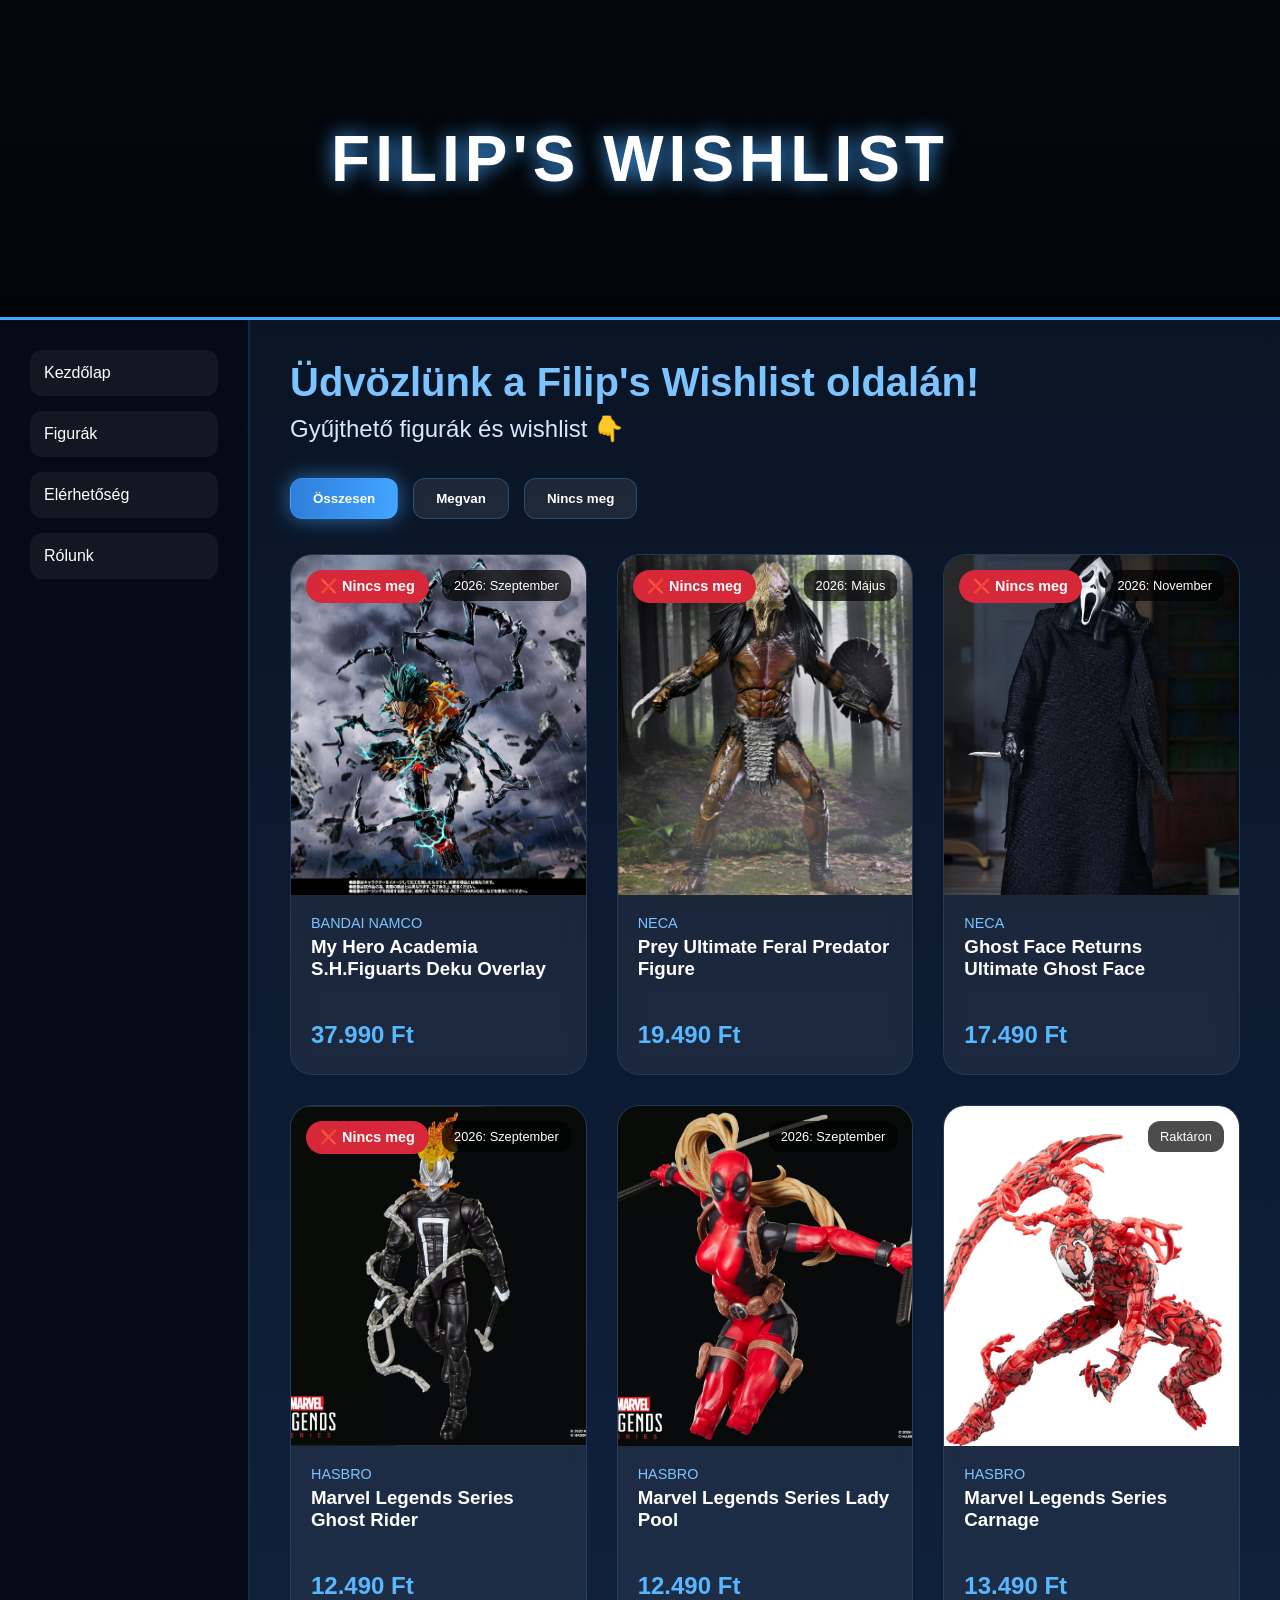
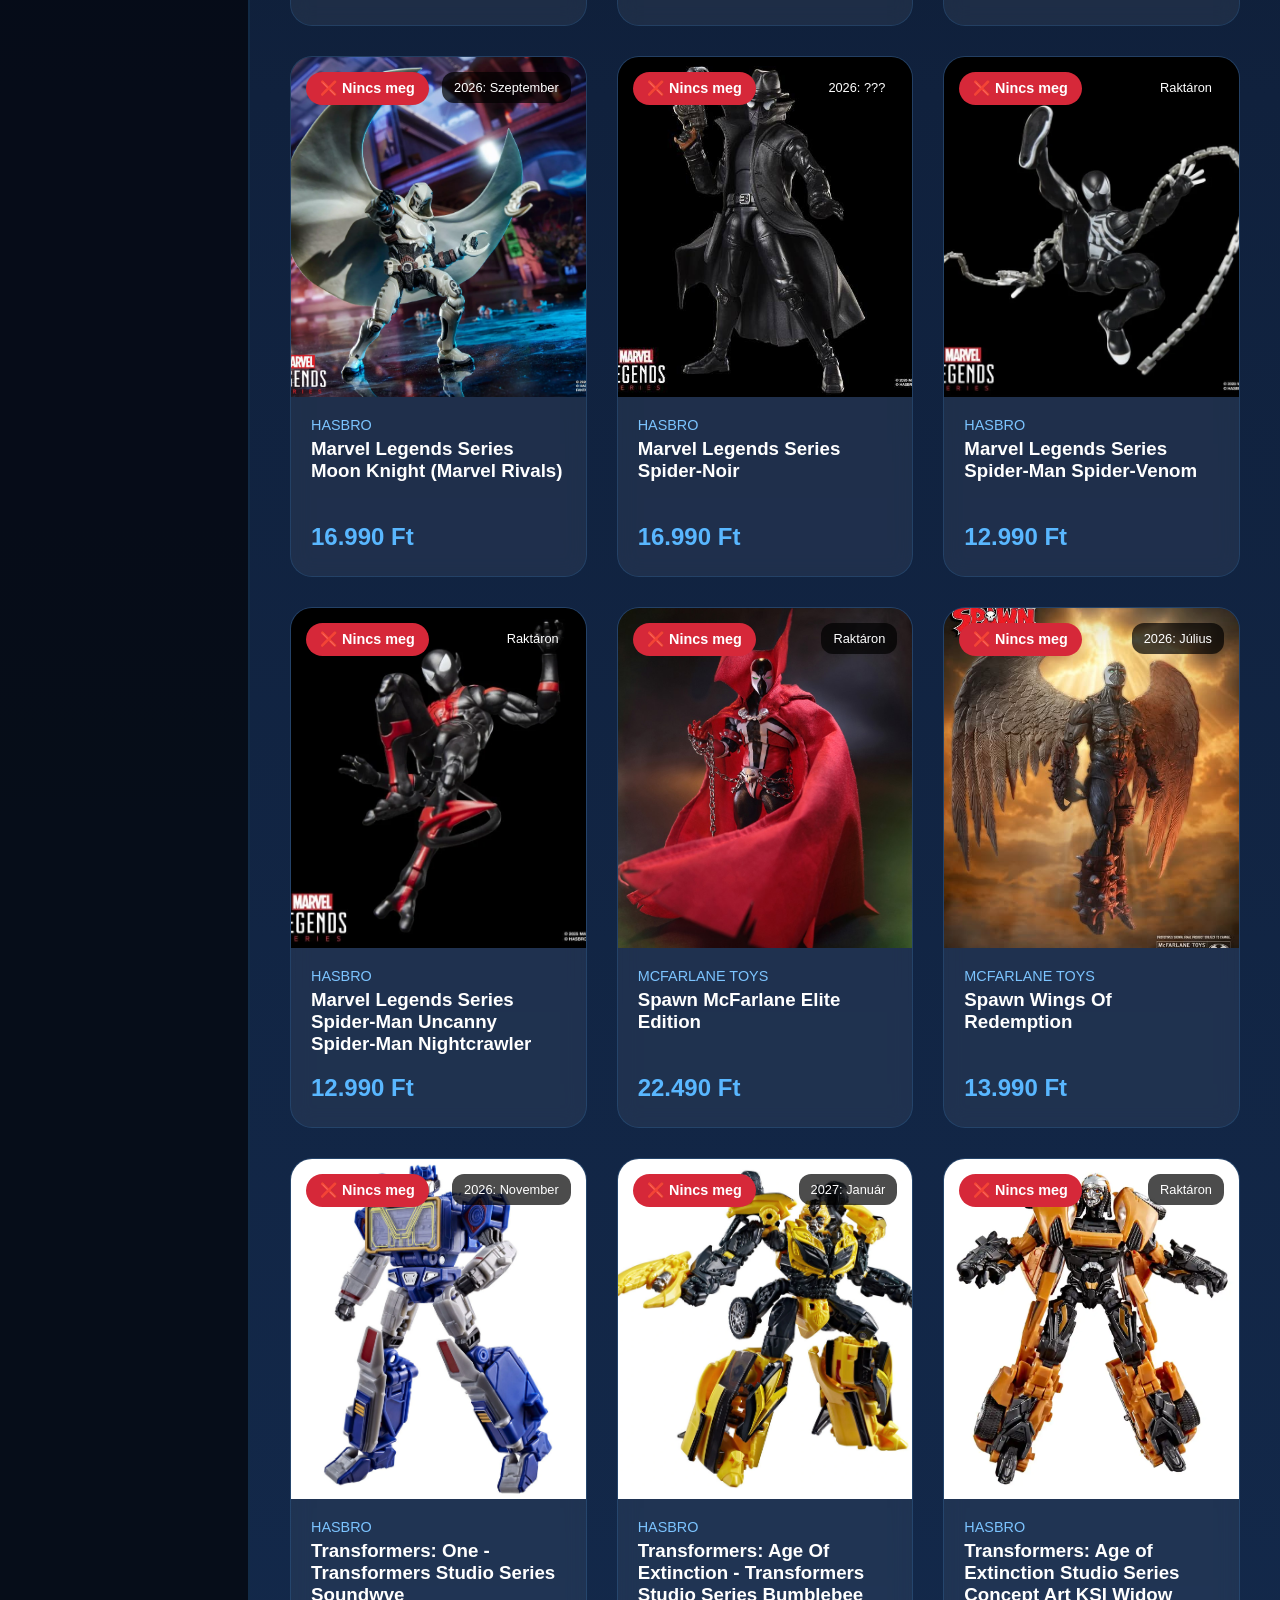
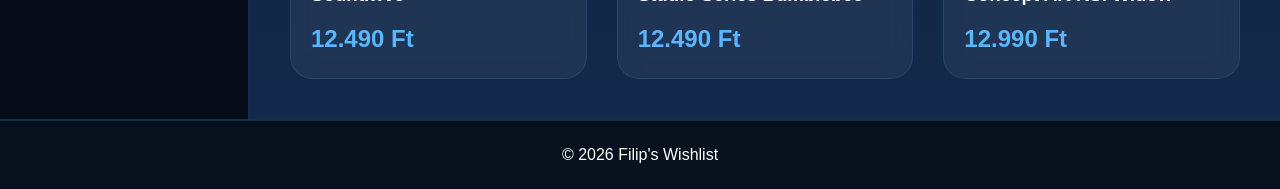
==== index.html @ 526ca149 "whislist" ====
<!DOCTYPE html>
<html lang="hu">

<head>

    <meta charset="UTF-8">

    <meta name="description"
    content="Filip figura tárháza, ahol a legmenőbb figurákat gyűjtöm össze!">

    <meta name="keywords"
    content="filip, figura, gyűjtemény, akciófigurák">

    <meta name="author"
    content="Ivády Barnabás">

    <meta name="viewport"
    content="width=device-width, initial-scale=1.0">

    <link rel="stylesheet" href="styles.css">

    <title>Filip's Wishlist</title>

</head>
<body>
<main>
    <header>

        <h1>Filip's Wishlist</h1>

    </header>
    <aside>
        <nav>
            <ul>
                <li>
                    <a href="index.html">Kezdőlap</a>
                </li>
                <li>
                    <a href="#figs">Figurák</a>
                </li>
                <li>
                    <a href="#">Elérhetőség</a>
                </li>
                <li>
                    <a href="#">Rólunk</a>
                </li>
            </ul>
        </nav>
    </aside>
    <article>
        <div class="fejléc">
            <h1>
                Üdvözlünk a Filip's Wishlist oldalán!
            </h1>
            <h2>
                Gyűjthető figurák és wishlist 👇
            </h2>
        </div>

        <!-- SZŰRŐK -->

        <div class="szurok">

            <button class="aktiv"
            onclick="szures('osszes', event)">
                Összesen
            </button>

            <button
            onclick="szures('megvan', event)">
                Megvan
            </button>

            <button
            onclick="szures('nincs', event)">
                Nincs meg
            </button>

        </div>

        <!-- KÁRTYÁK -->

        <div id="figs" class="kartyak">

            <div class="kartya"
            data-status="nincs"
            onclick="window.location.href='figura.html?id=deku'">
                <div class="status nincs"
                onclick="valtStatus(event, this)">
                    ❌ Nincs meg
                </div>
                <div class="date">
                    2026: Szeptember
                </div>
                <div class="kep">
                    <img class="elso"
                    src="kepek/carnagedeku.webp"
                    alt="Deku">
                    <img class="masodik"
                    src="kepek/carnagedeku2.webp"
                    alt="Deku alternate">

                </div>
                <p class="series">
                    Bandai Namco
                </p>
                <h3>
                    My Hero Academia S.H.Figuarts Deku Overlay
                </h3>
                <p class="ar">
                    37.990 Ft
                </p>
            </div>

            <div class="kartya"
            data-status="megvan"
            onclick="window.location.href='figura.html?id=preypredator'">
                <div class="status megvan"
                onclick="valtStatus(event, this)">
                    ✔ Megvan
                </div>
                <div class="date">
                    2026: Május
                </div>
                <div class="kep">
                    <img class="elso"
                    src="kepek/prey.webp"
                    alt="Predator">
                    <img class="masodik"
                    src="kepek/prey2.webp"
                    alt="Predator alternate">

                </div>
                <p class="series">
                    NECA
                </p>
                <h3>
                    Prey Ultimate Feral Predator Figure
                </h3>
                <p class="ar">
                    19.490 Ft
                </p>
            </div>

            <div class="kartya"
            data-status="nincs"
            onclick="window.location.href='figura.html?id=ghostface'">
                <div class="status nincs"
                onclick="valtStatus(event, this)">

                    ❌ Nincs meg

                </div>
                <div class="date">
                    2026: November
                </div>
                <div class="kep">
                    <img class="elso"
                    src="kepek/ultimateghostface.webp"
                    alt="Ghostface">
                    <img class="masodik"
                    src="kepek/ultimateghostface2.webp"
                    alt="Ghostface alternate">

                </div>
                <p class="series">
                    NECA
                </p>
                <h3>
                    Ghost Face Returns Ultimate Ghost Face
                </h3>
                <p class="ar">
                    17.490 Ft
                </p>
            </div>

            <div class="kartya"
            data-status="nincs"
            onclick="window.location.href='figura.html?id=ghostrider'">
                <div class="status nincs"
                onclick="valtStatus(event, this)">

                    ❌ Nincs meg

                </div>
                <div class="date">
                    2026: Szeptember
                </div>
                <div class="kep">
                    <img class="elso"
                    src="kepek/ghostrider.webp"
                    alt="Ghost Rider">

                    <img class="masodik"
                    src="kepek/ghostrider2.webp"
                    alt="Ghost Rider alternate">

                </div>
                <p class="series">
                    Hasbro
                </p>
                <h3>
                    Marvel Legends Series Ghost Rider
                </h3>
                <p class="ar">
                    12.490 Ft
                </p>
            </div>

            <div class="kartya"
            data-status="nincs"
            onclick="window.location.href='figura.html?id=ladypool'">
                <div class="status nincs"
                onclick="valtStatus(event, this)">

                    ❌ Nincs meg

                </div>
                <div class="date">
                    2026: Szeptember
                </div>
                <div class="kep">
                    <img class="elso"
                    src="kepek/ladypool.webp"
                    alt="Lady Pool">

                    <img class="masodik"
                    src="kepek/ladypool2.webp"
                    alt="Lady Pool alternate">

                </div>
                <p class="series">
                    Hasbro
                </p>
                <h3>
                    Marvel Legends Series Lady Pool
                </h3>
                <p class="ar">
                    12.490 Ft
                </p>
            </div>

            <div class="kartya"
            data-status="nincs"
            onclick="window.location.href='figura.html?id=carnage'">
                <div class="status nincs"
                onclick="valtStatus(event, this)">

                    ❌ Nincs meg

                </div>
                <div class="date">
                    Raktáron
                </div>
                <div class="kep">
                    <img class="elso"
                    src="kepek/carnage.webp"
                    alt="Carnage">

                    <img class="masodik"
                    src="kepek/carnage2.webp"
                    alt="Carnage alternate">

                </div>
                <p class="series">
                    Hasbro
                </p>
                <h3>
                    Marvel Legends Series Carnage
                </h3>
                <p class="ar">
                    13.490 Ft
                </p>
            </div>

            <div class="kartya"
            data-status="nincs"
            onclick="window.location.href='figura.html?id=moonknight'">
                <div class="status nincs"
                onclick="valtStatus(event, this)">

                    ❌ Nincs meg

                </div>
                <div class="date">
                    2026: Szeptember
                </div>
                <div class="kep">
                    <img class="elso"
                    src="kepek/MK.webp"
                    alt="Moon Knight">

                    <img class="masodik"
                    src="kepek/MK2.webp"
                    alt="Moon Knight alternate">

                </div>
                <p class="series">
                    Hasbro
                </p>
                <h3>
                    Marvel Legends Series Moon Knight (Marvel Rivals)
                </h3>
                <p class="ar">
                    16.990 Ft
                </p>
            </div>

            <div class="kartya"
            data-status="nincs"
            onclick="window.location.href='figura.html?id=spidernoir'">
                <div class="status nincs"
                onclick="valtStatus(event, this)">

                    ❌ Nincs meg

                </div>
                <div class="date">
                    2026: ???
                </div>
                <div class="kep">
                    <img class="elso"
                    src="kepek/spidernoir.webp"
                    alt="Spider-Noir">

                    <img class="masodik"
                    src="kepek/spidernoir2.webp"
                    alt="Spider-Noir alternate">

                </div>
                <p class="series">
                    Hasbro
                </p>
                <h3>
                    Marvel Legends Series Spider-Noir
                </h3>
                <p class="ar">
                    16.990 Ft
                </p>
            </div>

            <div class="kartya"
            data-status="nincs"
            onclick="window.location.href='figura.html?id=spidervenom'">
                <div class="status nincs"
                onclick="valtStatus(event, this)">

                    ❌ Nincs meg

                </div>
                <div class="date">
                    Raktáron
                </div>
                <div class="kep">
                    <img class="elso"
                    src="kepek/spidervenom.webp"
                    alt="Spider-Venom">

                    <img class="masodik"
                    src="kepek/spidervenom2.webp"
                    alt="Spider-Venom alternate">

                </div>
                <p class="series">
                    Hasbro
                </p>
                <h3>
                    Marvel Legends Series Spider-Man Spider-Venom
                </h3>
                <p class="ar">
                    12.990 Ft
                </p>
            </div>

            <div class="kartya"
            data-status="megvan"
            onclick="window.location.href='figura.html?id=nightcrawler'">
                <div class="status megvan"
                onclick="valtStatus(event, this)">
                    ✔ Megvan
                </div>
                <div class="date">
                    Raktáron
                </div>
                <div class="kep">
                    <img class="elso"
                    src="kepek/nightcrawler.webp"
                    alt="Nightcrawler">

                    <img class="masodik"
                    src="kepek/nightcrawler2.webp"
                    alt="Nightcrawler alternate">

                </div>
                <p class="series">
                    Hasbro
                </p>
                <h3>
                    Marvel Legends Series Spider-Man Uncanny Spider-Man Nightcrawler
                </h3>
                <p class="ar">
                    12.990 Ft
                </p>
            </div>
            
            <div class="kartya"
            data-status="megvan"
            onclick="window.location.href='figura.html?id=classicspawn'">
                <div class="status megvan"
                onclick="valtStatus(event, this)">
                    ✔ Megvan
                </div>
                <div class="date">
                    Raktáron
                </div>
                <div class="kep">
                    <img class="elso"
                    src="kepek/classicspawn.webp"
                    alt="Spawn">
                    <img class="masodik"
                    src="kepek/classicspawn2.webp"
                    alt="Spawn alternate">
                </div>
                <p class="series">
                    McFarlane Toys
                </p>
                <h3>
                    Spawn McFarlane Elite Edition
                </h3>
                <p class="ar">
                    22.490 Ft
                </p>
            </div>

            <div class="kartya"
            data-status="nincs"
            onclick="window.location.href='figura.html?id=spawn'">
                <div class="status nincs"
                onclick="valtStatus(event, this)">

                    ❌ Nincs meg

                </div>
                <div class="date">
                    2026: Július
                </div>
                <div class="kep">
                    <img class="elso"
                    src="kepek/redemptionspawn.webp"
                    alt="Spawn">
                    <img class="masodik"
                    src="kepek/redemptionspawn2.webp"
                    alt="Spawn alternate">
                </div>
                <p class="series">
                    McFarlane Toys
                </p>
                <h3>
                    Spawn Wings Of Redemption
                </h3>
                <p class="ar">
                    13.990 Ft
                </p>
            </div>

            <div class="kartya"
            data-status="nincs"
            onclick="window.location.href='figura.html?id=soundwaveone'">
                <div class="status nincs"
                onclick="valtStatus(event, this)">

                    ❌ Nincs meg

                </div>
                <div class="date">
                    2026: November
                </div>
                <div class="kep">
                    <img class="elso"
                    src="kepek/soundwaveone.webp"
                    alt="Soundwave">
                    <img class="masodik"
                    src="kepek/soundwaveone2.webp"
                    alt="Soundwave alternate">
                </div>
                <p class="series">
                    Hasbro
                </p>
                <h3>
                    Transformers: One - Transformers Studio Series Soundwve
                </h3>
                <p class="ar">
                    12.490 Ft
                </p>
            </div>

            <div class="kartya"
            data-status="nincs"
            onclick="window.location.href='figura.html?id=bumblebee4'">
                <div class="status nincs"
                onclick="valtStatus(event, this)">

                    ❌ Nincs meg

                </div>
                <div class="date">
                    2027: Január
                </div>
                <div class="kep">
                    <img class="elso"
                    src="kepek/bumblebee4.webp"
                    alt="Bumblebee">
                    <img class="masodik"
                    src="kepek/bumblebee42.webp"
                    alt="Bumblebee alternate">
                </div>
                <p class="series">
                    Hasbro
                </p>
                <h3>
                    Transformers: Age Of Extinction - Transformers Studio Series Bumblebee
                </h3>
                <p class="ar">
                    12.490 Ft
                </p>
            </div>

            <div class="kartya"
            data-status="megvan"
            onclick="window.location.href='figura.html?id=ksi'">
                <div class="status megvan"
                onclick="valtStatus(event, this)">

                    ✔ Megvan

                </div>
                <div class="date">
                    Raktáron
                </div>
                <div class="kep">
                    <img class="elso"
                    src="kepek/ksiconcept.webp"
                    alt="ksiconcept">
                    <img class="masodik"
                    src="kepek/ksiconcept2.webp"
                    alt="ksiconcept alternate">
                </div>
                <p class="series">
                    Hasbro
                </p>
                <h3>
                    Transformers: Age of Extinction Studio Series Concept Art KSI Widow
                </h3>
                <p class="ar">
                    12.990 Ft
                </p>
            </div>
        </div>
    </article>

    <footer>
        <p>
            © 2026 Filip's Wishlist
        </p>
    </footer>

</main>

<script>

/* ===== BETÖLTÉS ===== */

window.onload = function(){

    const kartyak =
    document.querySelectorAll(".kartya");

    kartyak.forEach((kartya, index) => {

        const mentettStatus =
        localStorage.getItem("kartya_" + index);

        const statusElem =
        kartya.querySelector(".status");

        if(mentettStatus === "megvan"){

            kartya.dataset.status = "megvan";

            statusElem.classList.remove("nincs");

            statusElem.classList.add("megvan");

            statusElem.innerHTML = "✔ Megvan";

        }

        else{

            kartya.dataset.status = "nincs";

            statusElem.classList.remove("megvan");

            statusElem.classList.add("nincs");

            statusElem.innerHTML = "❌ Nincs meg";

        }

    });

};

/* ===== SZŰRÉS ===== */

function szures(kategoria, event){

    const kartyak =
    document.querySelectorAll(".kartya");

    const gombok =
    document.querySelectorAll(".szurok button");

    gombok.forEach(gomb => {

        gomb.classList.remove("aktiv");

    });

    event.target.classList.add("aktiv");

    kartyak.forEach(kartya => {

        if(kategoria === "osszes"){

            kartya.style.display = "block";

        }

        else if(
        kartya.dataset.status === kategoria){

            kartya.style.display = "block";

        }

        else{

            kartya.style.display = "none";

        }

    });

}

/* ===== STÁTUSZ VÁLTÁS ===== */

function valtStatus(event, elem){

    event.stopPropagation();

    const kartya =
    elem.parentElement;

    const kartyak =
    document.querySelectorAll(".kartya");

    const index =
    Array.from(kartyak).indexOf(kartya);

    if(elem.classList.contains("nincs")){

        elem.classList.remove("nincs");

        elem.classList.add("megvan");

        elem.innerHTML = "✔ Megvan";

        kartya.dataset.status = "megvan";

        localStorage.setItem(
        "kartya_" + index,
        "megvan");

    }

    else{

        elem.classList.remove("megvan");

        elem.classList.add("nincs");

        elem.innerHTML = "❌ Nincs meg";

        kartya.dataset.status = "nincs";

        localStorage.setItem(
        "kartya_" + index,
        "nincs");

    }

}

</script>
</body>
</html>
---- styles.css ----
/* ===== ALAP ===== */

*{
    margin: 0;
    padding: 0;
    box-sizing: border-box;
}

html{
    scroll-behavior: smooth;
}

body{

    font-family: 'Segoe UI', Tahoma, Geneva, Verdana, sans-serif;

    background:
    linear-gradient(
    180deg,
    #08111f,
    #10213d,
    #13294b);

    color: white;

    min-height: 100vh;
}

/* ===== LAYOUT ===== */

main{

    display: grid;

    grid-template-columns: 250px 1fr;

    grid-template-areas:
    "header header"
    "aside article"
    "footer footer";
}

/* ===== HEADER ===== */

header{

    grid-area: header;

    height: 320px;

    background:
    linear-gradient(
    rgba(0,0,0,0.6),
    rgba(0,0,0,0.8)),

    url("kepek/banner.jpg");

    background-size: cover;

    background-position: center;

    display: flex;

    justify-content: center;

    align-items: center;

    border-bottom: 3px solid #42a5ff;
}

header h1{

    font-size: 4rem;

    text-transform: uppercase;

    letter-spacing: 5px;

    text-shadow: 0 0 20px #42a5ff;
}

/* ===== ASIDE ===== */

aside{

    grid-area: aside;

    background: rgba(5,10,20,0.9);

    padding: 30px;

    min-height: 100vh;

    border-right:
    2px solid rgba(66,165,255,0.2);
}

nav ul{
    list-style: none;
}

nav li{
    margin-bottom: 15px;
}

nav a{

    display: block;

    text-decoration: none;

    color: white;

    padding: 14px;

    border-radius: 12px;

    background: rgba(255,255,255,0.05);

    transition: 0.3s;
}

nav a:hover{

    background: #2f7edb;

    transform: translateX(5px);

    box-shadow:
    0 0 15px rgba(66,165,255,0.5);
}

/* ===== ARTICLE ===== */

article{

    grid-area: article;

    padding: 40px;
}

/* ===== FEJLÉC ===== */

.fejléc h1{

    font-size: 2.5rem;

    margin-bottom: 10px;

    color: #7cc4ff;
}

.fejléc h2{

    font-weight: normal;

    color: #d6e8ff;
}

/* ===== SZŰRŐK ===== */

.szurok{

    display: flex;

    gap: 15px;

    margin: 35px 0;

    flex-wrap: wrap;
}

.szurok button{

    padding: 12px 22px;

    border: none;

    border-radius: 12px;

    background: rgba(255,255,255,0.08);

    color: white;

    font-weight: bold;

    cursor: pointer;

    transition: 0.3s;

    border:
    1px solid rgba(66,165,255,0.3);
}

.szurok button:hover{

    background: #2f7edb;

    transform: translateY(-3px);

    box-shadow:
    0 0 15px rgba(66,165,255,0.5);
}

.szurok .aktiv{

    background:
    linear-gradient(
    90deg,
    #2f7edb,
    #42a5ff);

    box-shadow:
    0 0 20px rgba(66,165,255,0.6);
}

/* ===== KÁRTYÁK ===== */

.kartyak{

    display: grid;

    grid-template-columns:
    repeat(auto-fit,minmax(280px,1fr));

    gap: 30px;
}

.kartya{

    background:
    rgba(255,255,255,0.06);

    border-radius: 22px;

    overflow: hidden;

    position: relative;

    cursor: pointer;

    transition: 0.4s;

    border:
    1px solid rgba(66,165,255,0.15);

    backdrop-filter: blur(10px);
}

.kartya:hover{

    transform: translateY(-10px);

    box-shadow:
    0 0 30px rgba(66,165,255,0.45);
}

/* ===== STÁTUSZ ===== */

.status{

    position: absolute;

    top: 15px;

    left: 15px;

    z-index: 5;

    padding: 8px 14px;

    border-radius: 30px;

    font-size: 0.9rem;

    font-weight: bold;
    cursor: pointer;

    transition: 0.3s;
}
.status:hover{

    transform: scale(1.08);

    box-shadow:
    0 0 15px rgba(255,255,255,0.3);
}

.megvan{

    background: #18b95b;
}

.nincs{

    background: #d62839;
}

/* ===== DÁTUM ===== */

.date{

    position: absolute;

    top: 15px;

    right: 15px;

    z-index: 5;

    background: rgba(0,0,0,0.7);

    padding: 8px 12px;

    border-radius: 12px;

    font-size: 0.8rem;
}

/* ===== KÉPEK ===== */

.kep{

    position: relative;

    height: 340px;

    overflow: hidden;
}

.kep img{

    position: absolute;

    width: 100%;

    height: 100%;

    object-fit: cover;

    transition: opacity 0.5s;
}

.masodik{
    opacity: 0;
}

.kep:hover .masodik{
    opacity: 1;
}

.kep:hover .elso{
    opacity: 0;
}

/* ===== SZÖVEGEK ===== */

.series{

    padding:
    20px 20px 5px;

    color: #7cc4ff;

    font-size: 0.9rem;

    text-transform: uppercase;
}

.kartya h3{

    padding: 0 20px;

    min-height: 70px;

    margin-bottom: 15px;
}

.ar{

    padding:
    0 20px 25px;

    color: #59b7ff;

    font-size: 1.5rem;

    font-weight: bold;
}

/* ===== FOOTER ===== */

footer{

    grid-area: footer;

    text-align: center;

    padding: 25px;

    background: #07111d;

    border-top:
    2px solid rgba(66,165,255,0.2);
}

/* ===== FIGURA ADATLAP ===== */

.adatlap{

    display: grid;

    grid-template-columns: 500px 1fr;

    gap: 50px;

    padding: 50px;
}

.adatlap-kep img{

    width: 100%;

    border-radius: 25px;

    box-shadow:
    0 0 30px rgba(66,165,255,0.4);
}

.adatlap-info h1{

    font-size: 3rem;

    margin-bottom: 20px;

    color: #7cc4ff;
}

.gyarto{

    color: #6fb9ff;

    font-size: 1.2rem;

    margin-bottom: 20px;
}

.adatok{

    display: flex;

    flex-direction: column;

    gap: 10px;

    margin-top: 20px;
}

.leiras{

    margin-top: 35px;
}

.leiras p{

    margin-top: 10px;

    line-height: 1.8;
}

.boltok{

    margin-top: 40px;
}

.boltok a{

    display: inline-block;

    margin-right: 15px;

    margin-top: 10px;

    padding: 12px 20px;

    border-radius: 12px;

    text-decoration: none;

    color: white;

    background:
    linear-gradient(
    90deg,
    #2f7edb,
    #42a5ff);

    transition: 0.3s;
}

.boltok a:hover{

    transform: scale(1.05);

    box-shadow:
    0 0 20px rgba(66,165,255,0.5);
}

/* ===== RESZPONZÍV ===== */

@media(max-width: 900px){

    main{

        grid-template-columns: 1fr;

        grid-template-areas:
        "header"
        "aside"
        "article"
        "footer";
    }

    aside{

        min-height: auto;
    }

    nav ul{

        display: flex;

        flex-wrap: wrap;

        gap: 10px;
    }

    header h1{

        font-size: 2.5rem;

        text-align: center;
    }

    article{

        padding: 20px;
    }

    .adatlap{

        grid-template-columns: 1fr;

        padding: 20px;
    }

    .adatlap-info h1{

        font-size: 2rem;
    }
}
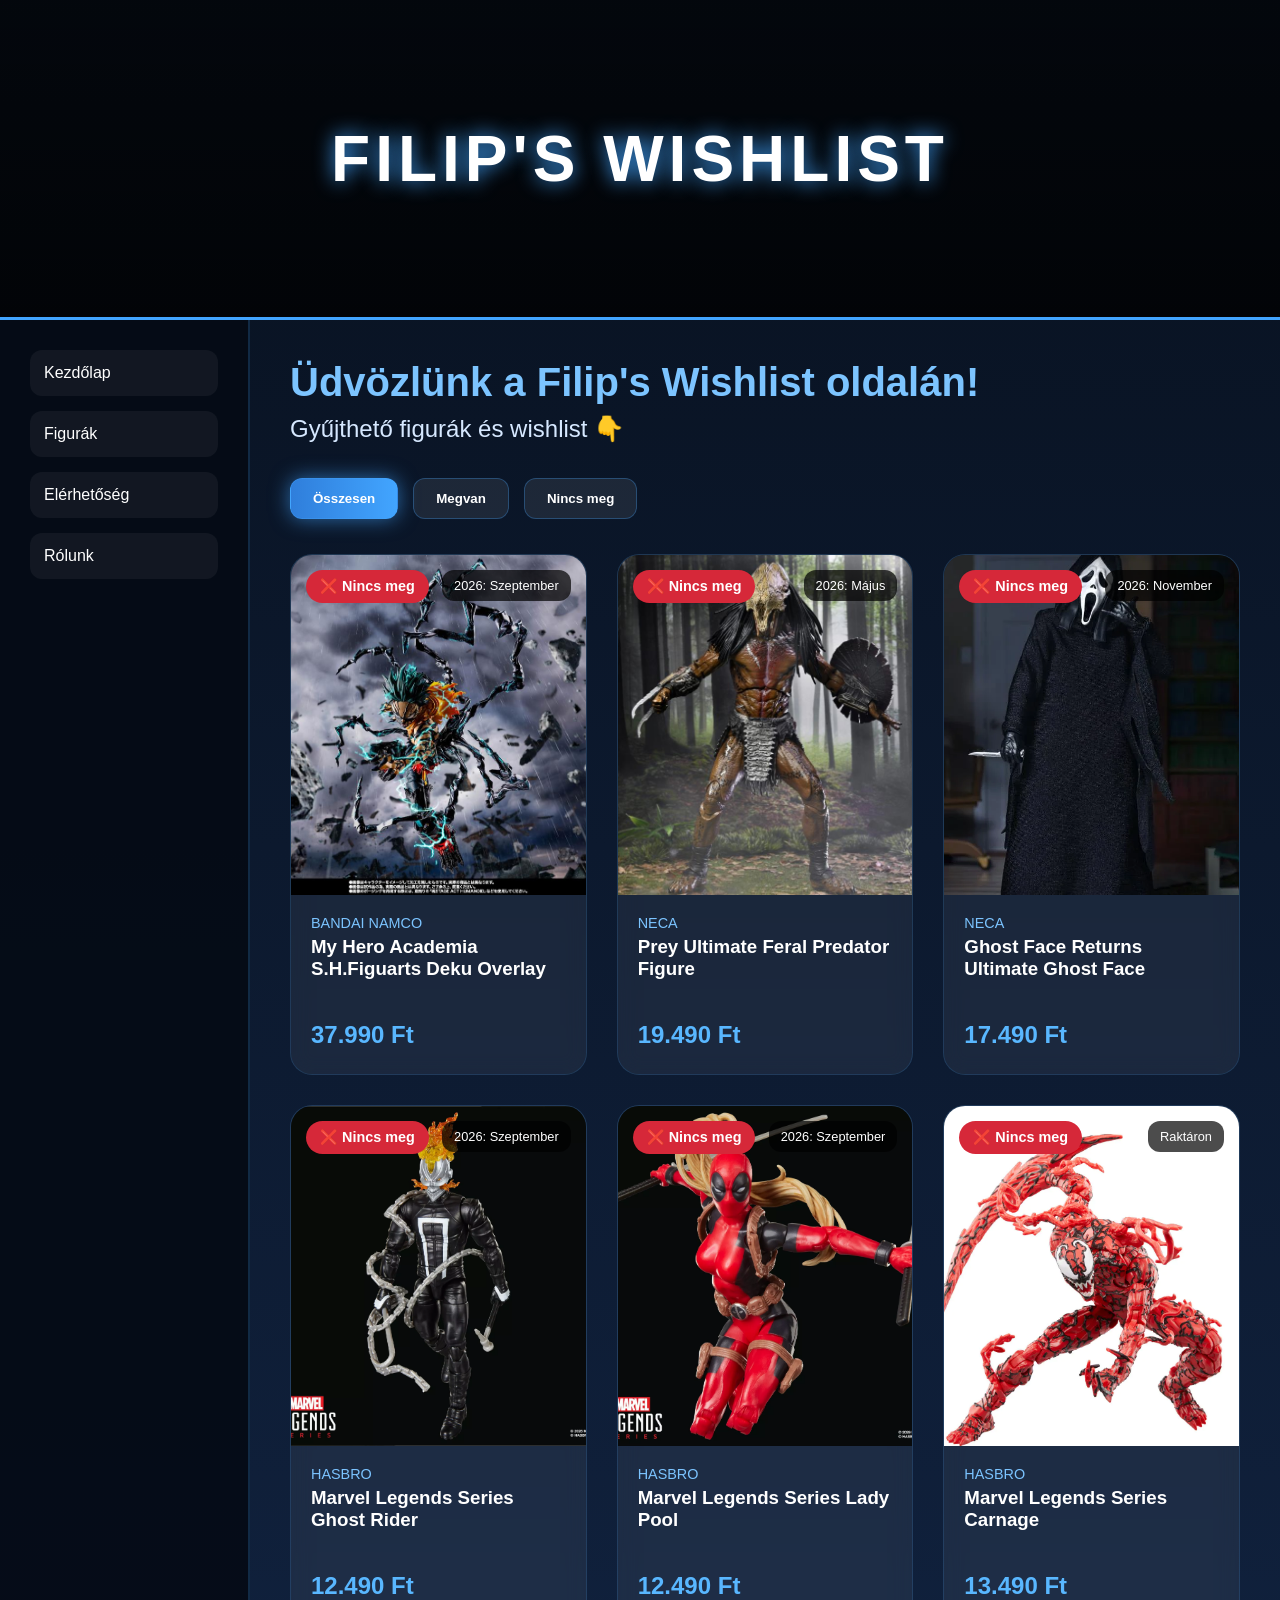
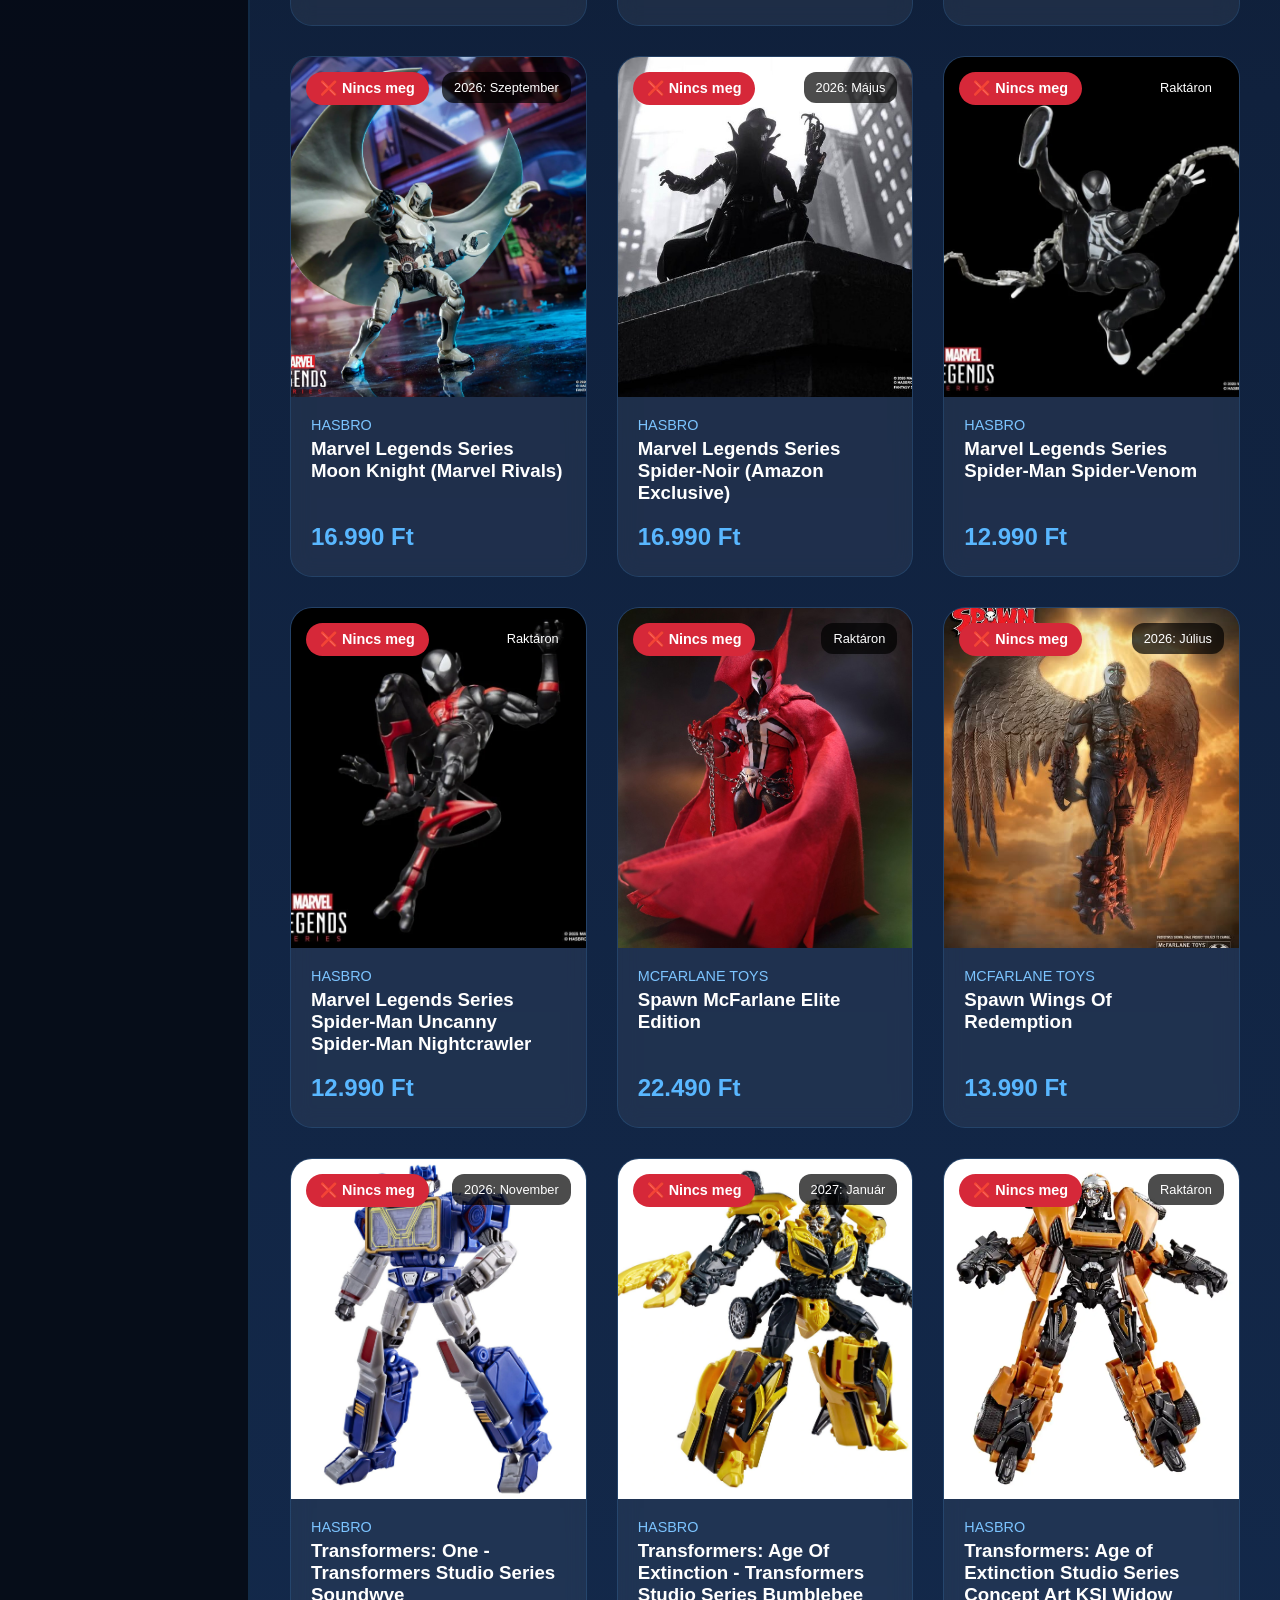
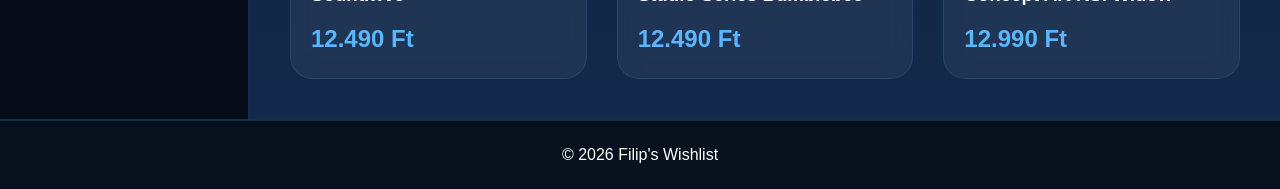
==== commit 338d4292: "spidernoir" ====
--- a/index.html
+++ b/index.html
@@ -316,7 +316,7 @@
 
                 </div>
                 <div class="date">
-                    2026: ???
+                    2026: Május
                 </div>
                 <div class="kep">
                     <img class="elso"
@@ -332,7 +332,7 @@
                     Hasbro
                 </p>
                 <h3>
-                    Marvel Legends Series Spider-Noir
+                    Marvel Legends Series Spider-Noir (Amazon Exclusive)
                 </h3>
                 <p class="ar">
                     16.990 Ft
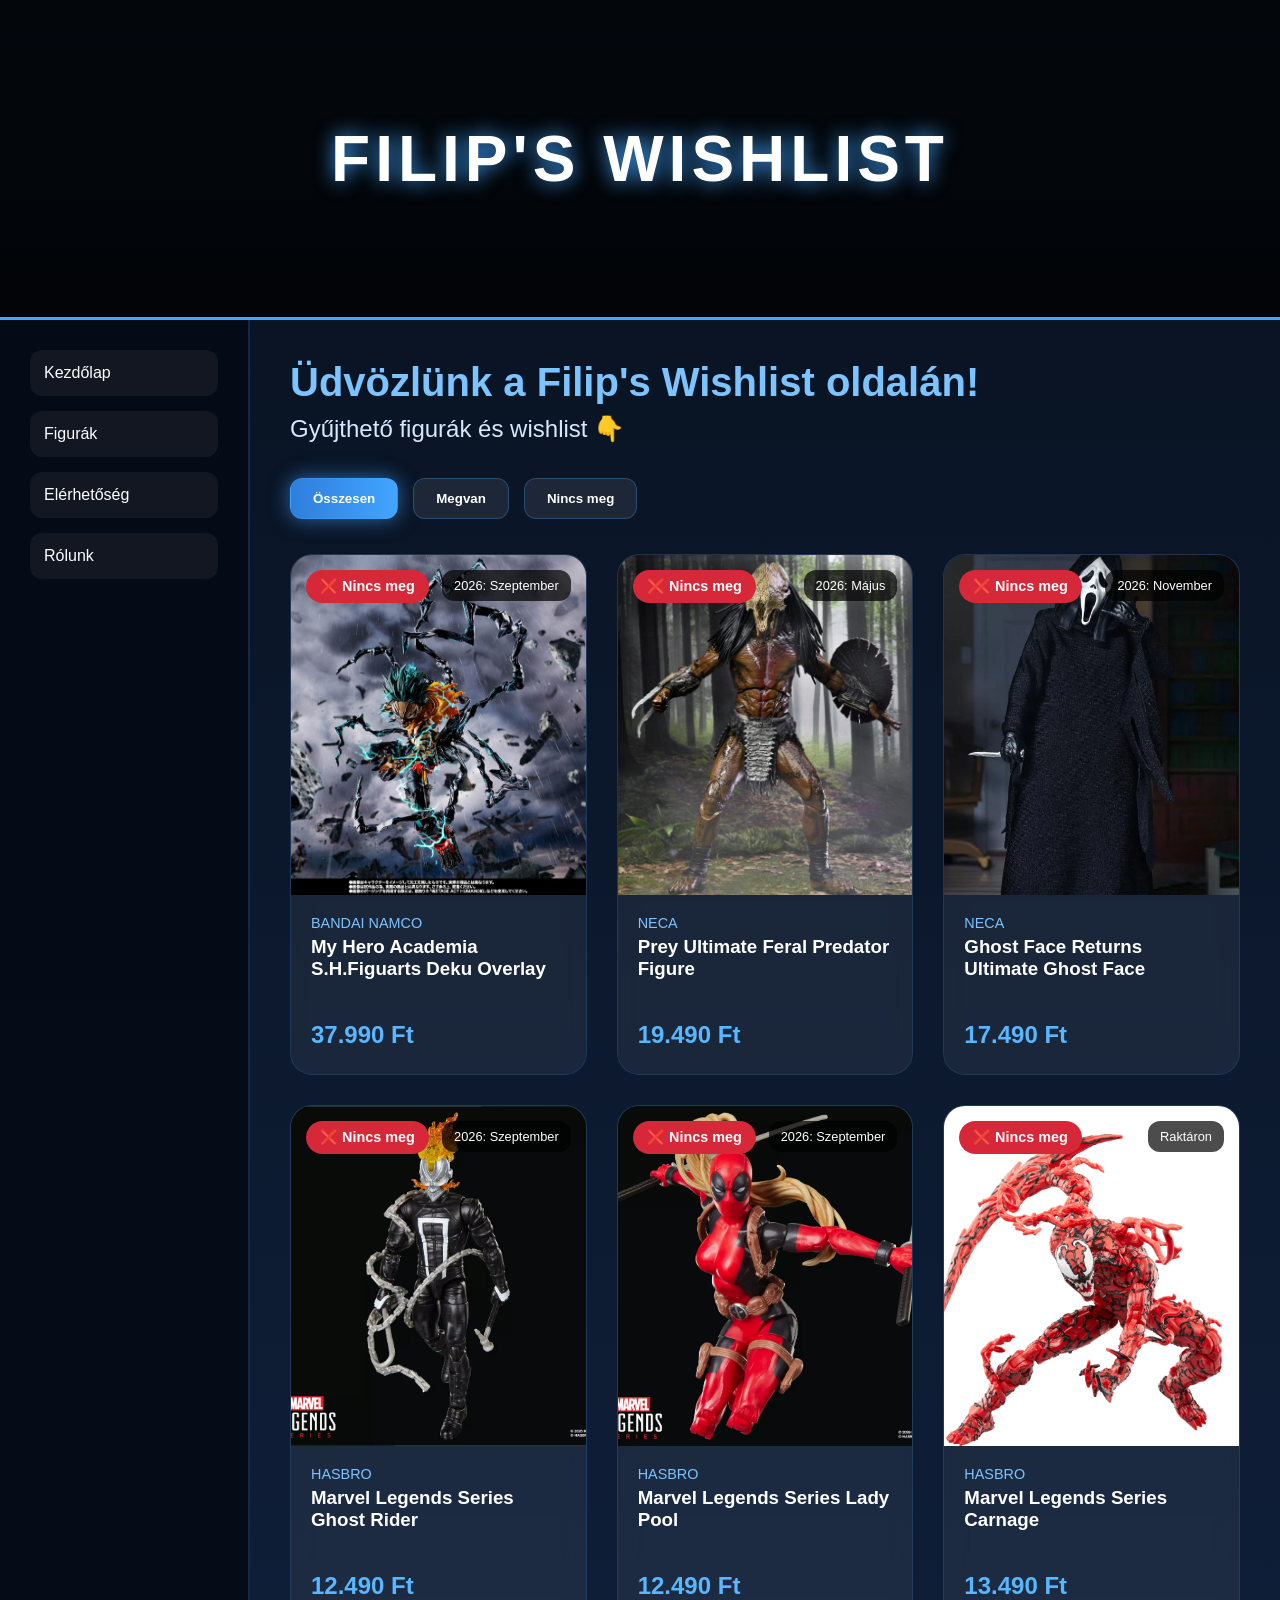
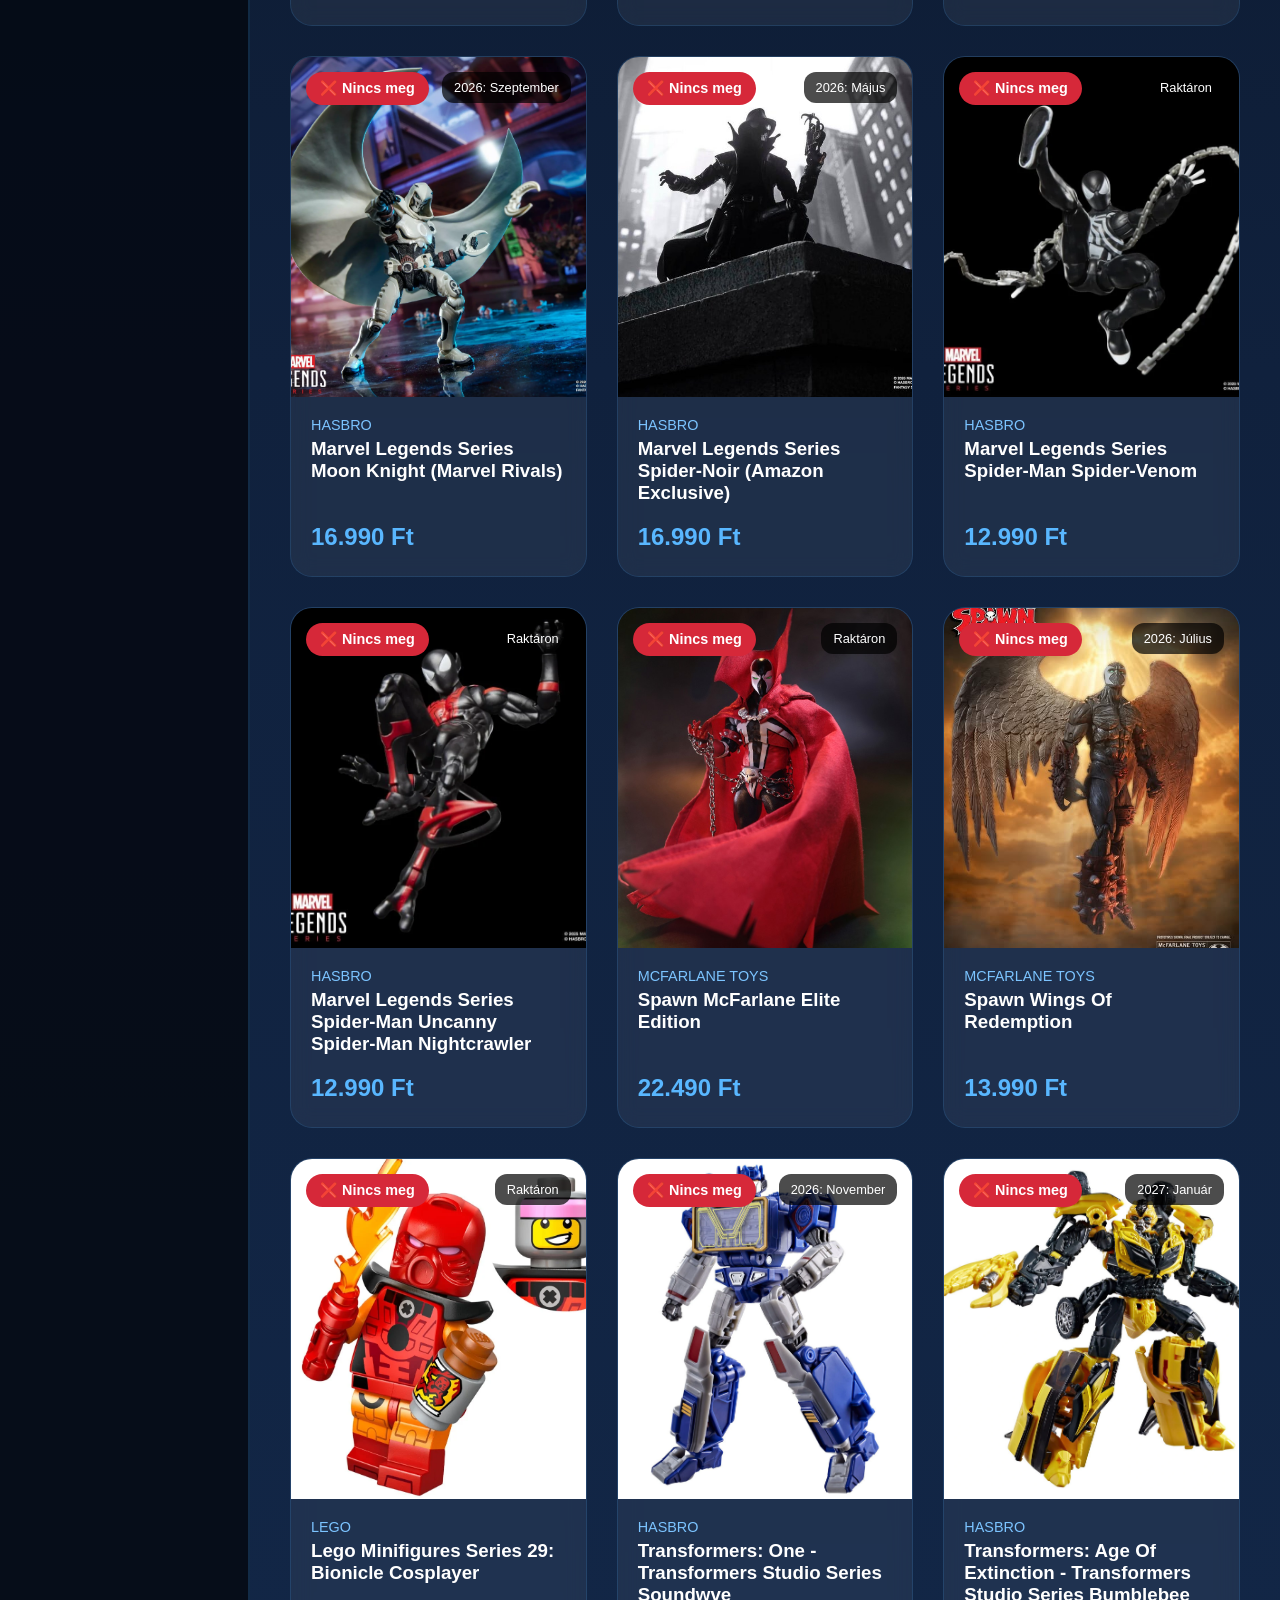
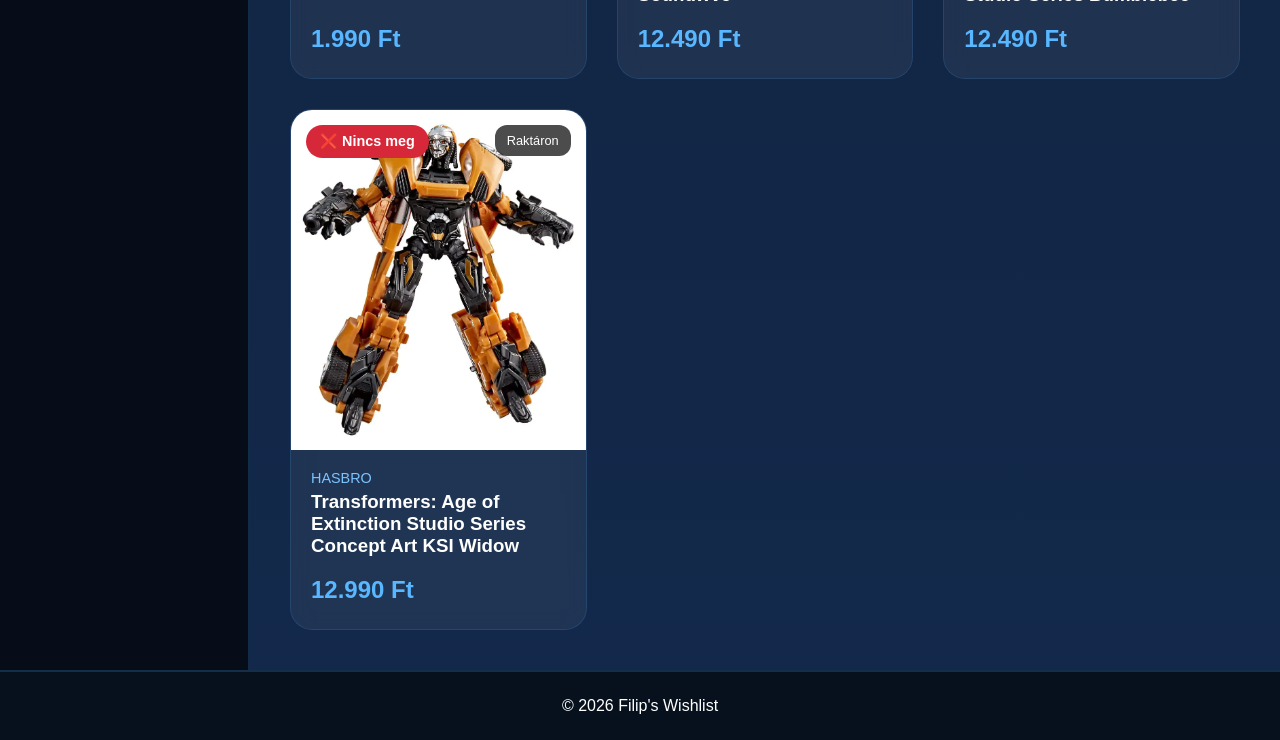
==== commit 87da46f5: "TAHU" ====
--- a/index.html
+++ b/index.html
@@ -464,6 +464,37 @@
             </div>
 
             <div class="kartya"
+            data-status="megvan"
+            onclick="window.location.href='figura.html?id=tahu'">
+                <div class="status megvan"
+                onclick="valtStatus(event, this)">
+
+                    ✔ Megvan
+
+                </div>
+                <div class="date">
+                    Raktáron
+                </div>
+                <div class="kep">
+                    <img class="elso"
+                    src="kepek/tahufigure.webp"
+                    alt="tahu">
+                    <img class="masodik"
+                    src="kepek/tahufigure2.webp"
+                    alt="tahu alternate">
+                </div>
+                <p class="series">
+                    Lego
+                </p>
+                <h3>
+                    Lego Minifigures Series 29: Bionicle Cosplayer
+                </h3>
+                <p class="ar">
+                    1.990 Ft
+                </p>
+            </div>
+
+            <div class="kartya"
             data-status="nincs"
             onclick="window.location.href='figura.html?id=soundwaveone'">
                 <div class="status nincs"
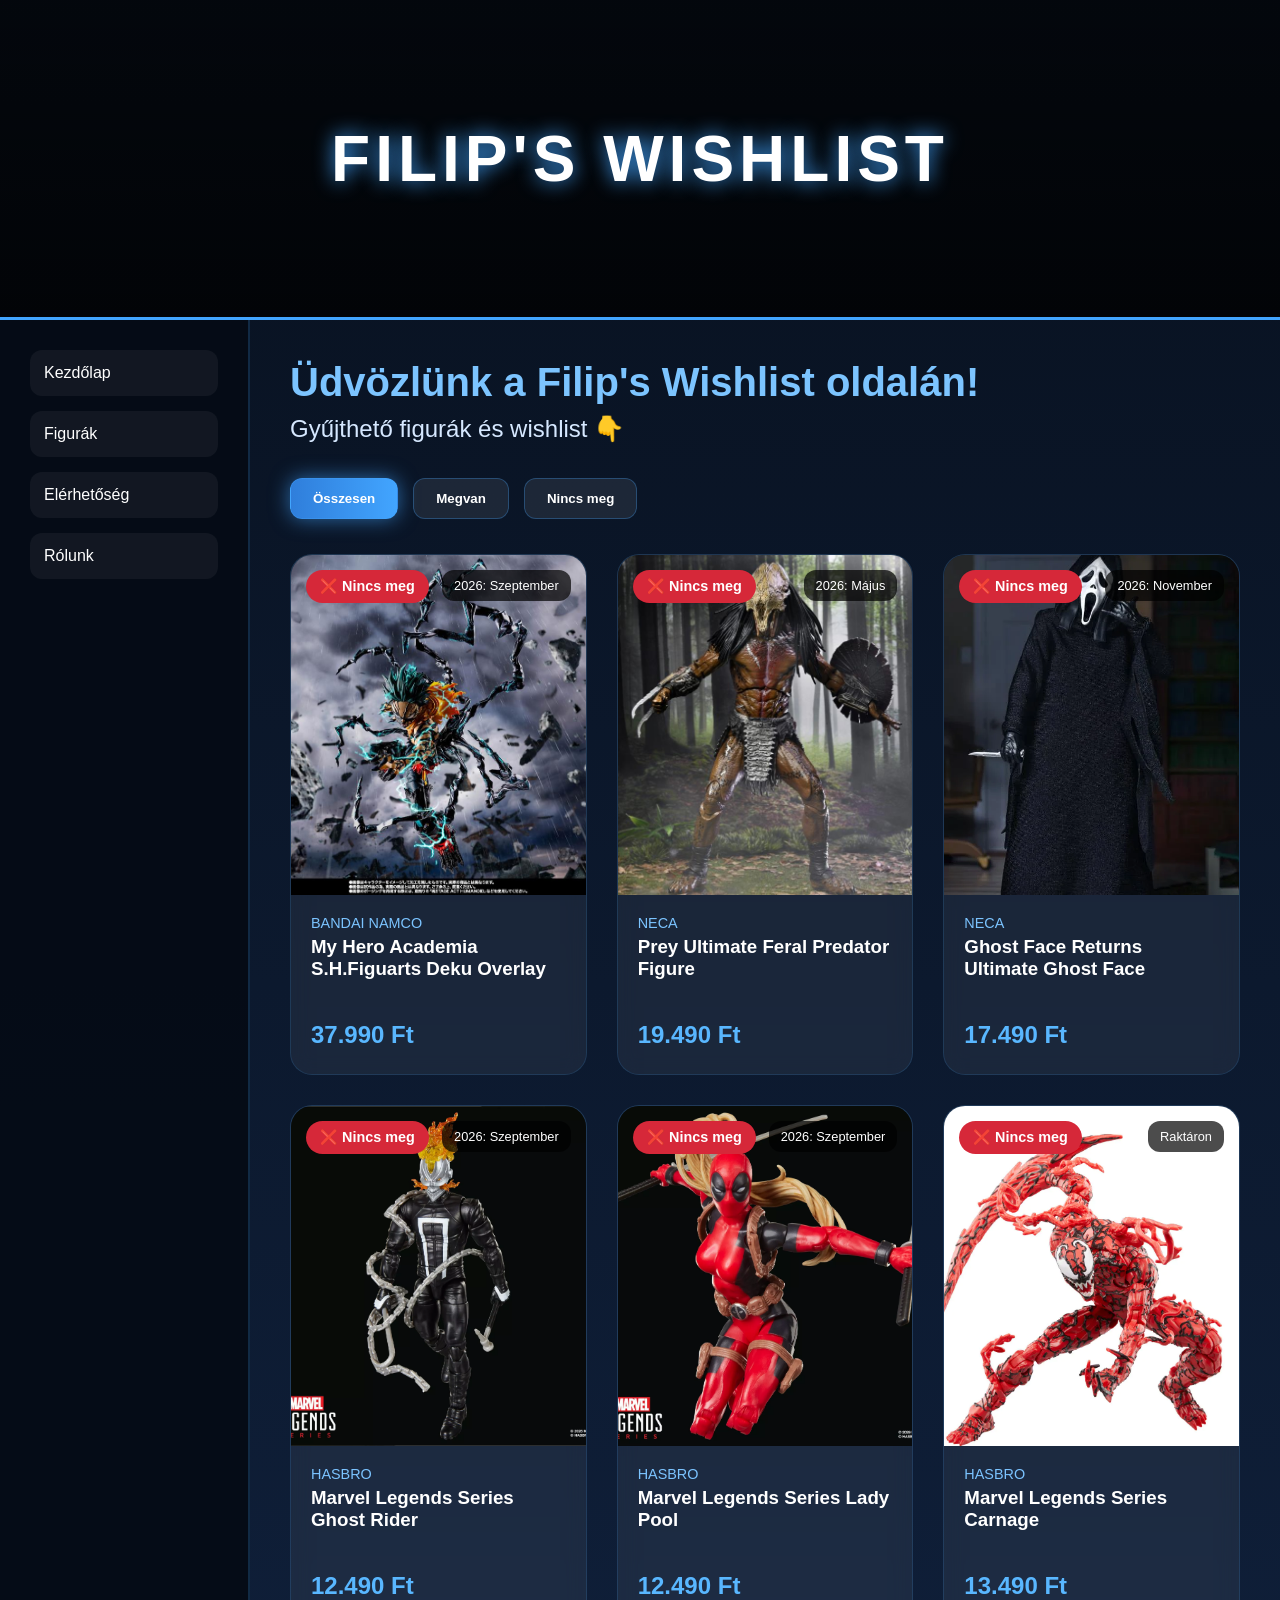
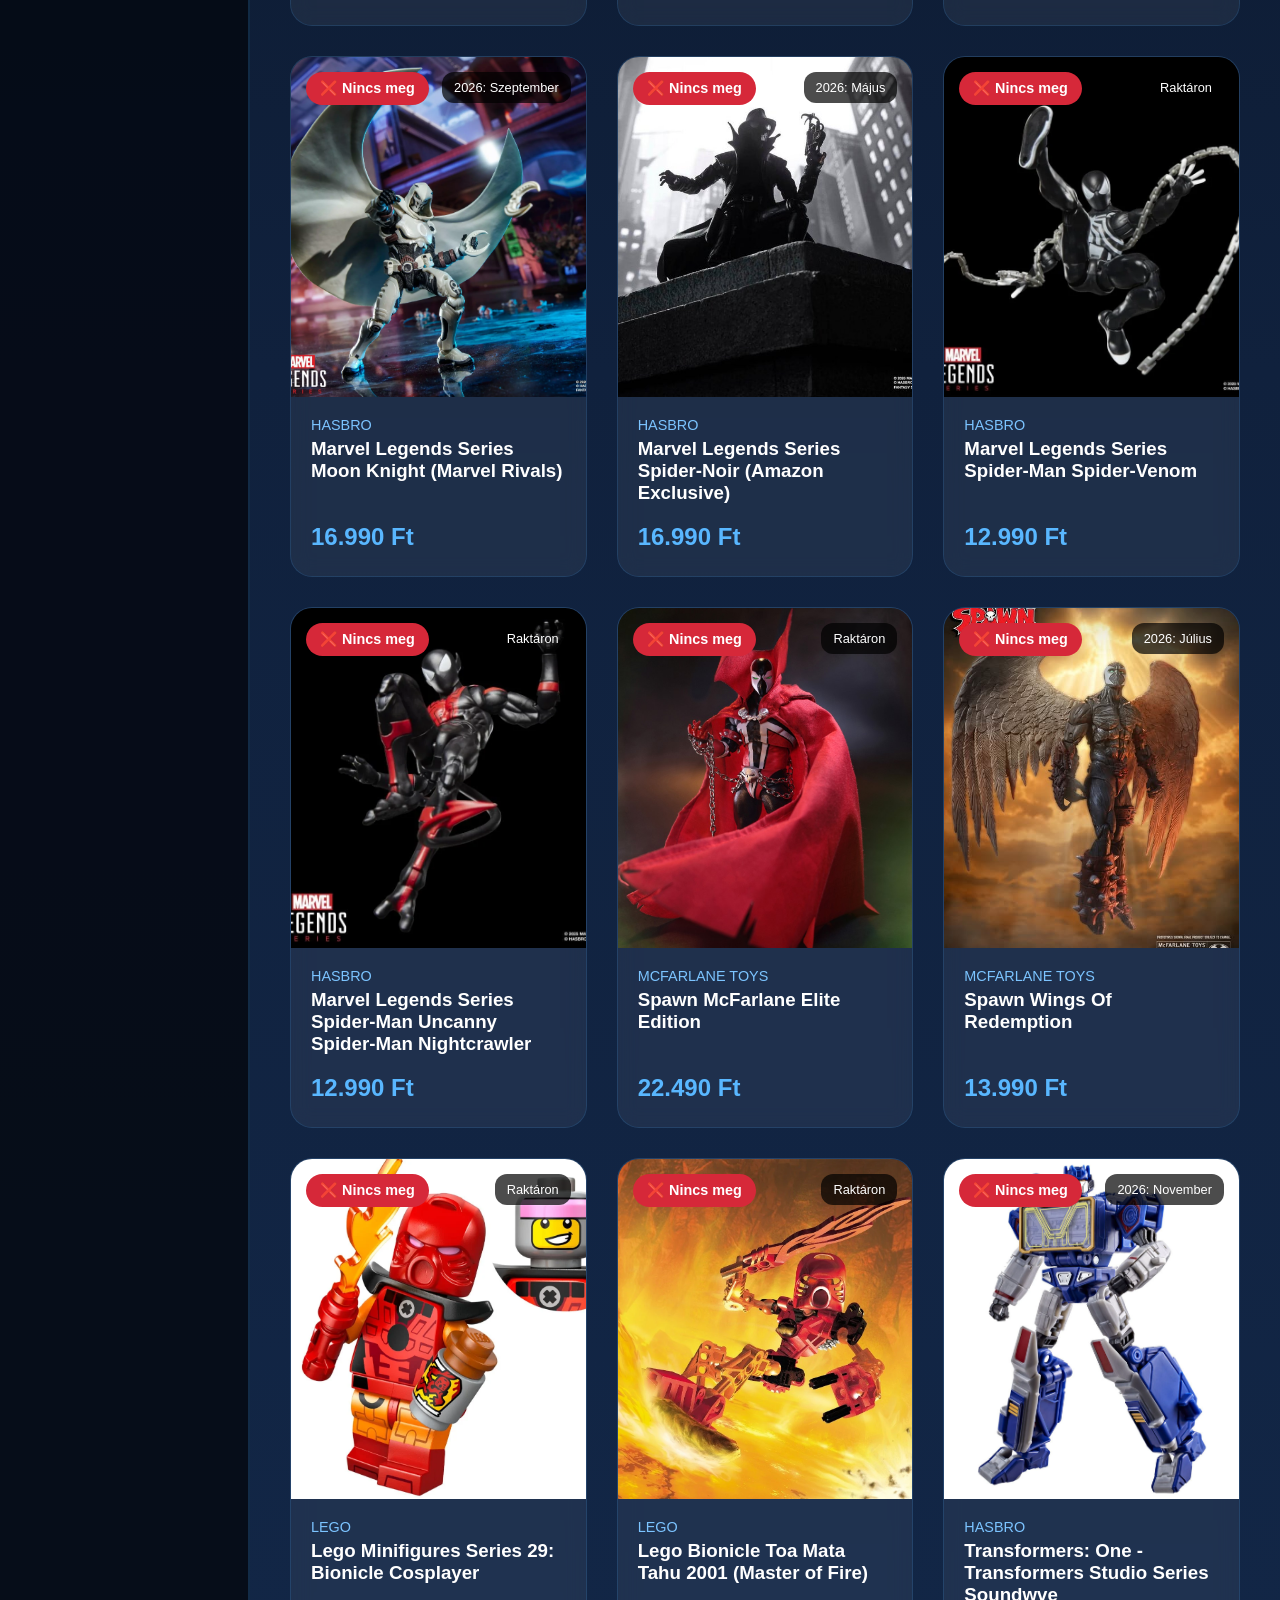
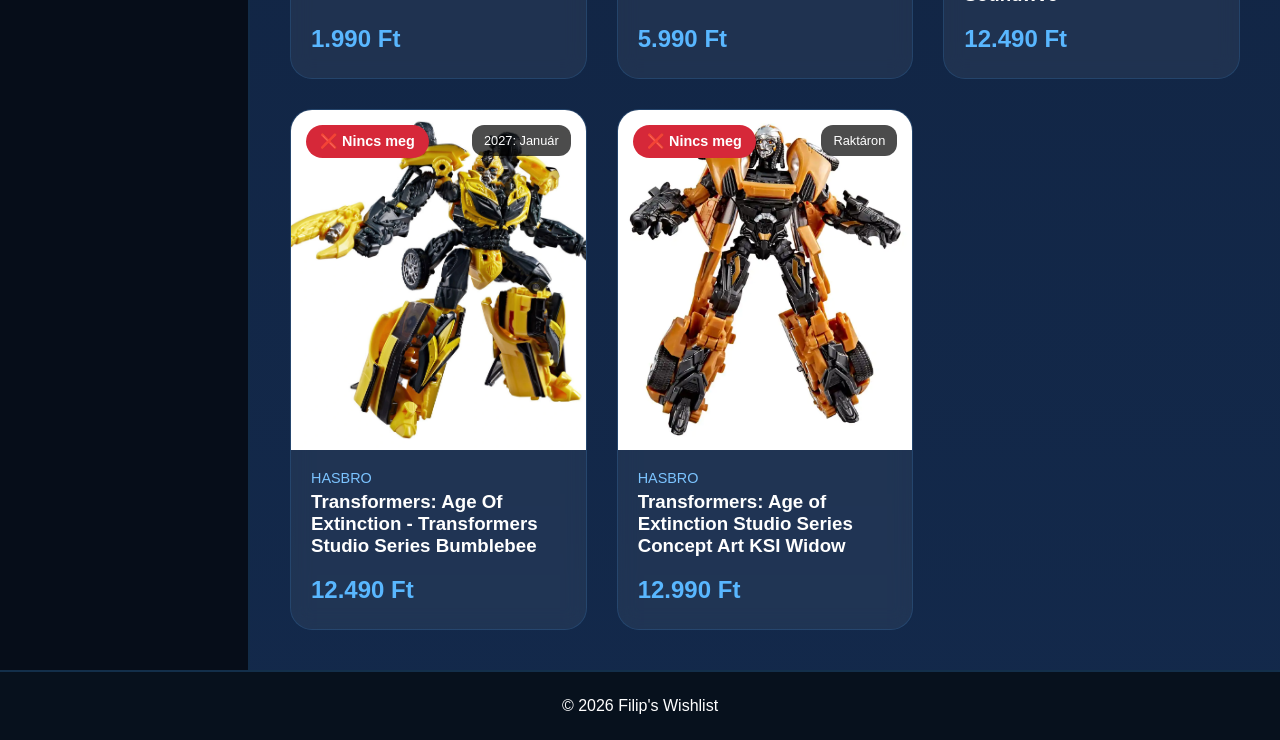
==== commit 7f161b35: "tahu" ====
--- a/index.html
+++ b/index.html
@@ -465,6 +465,37 @@
 
             <div class="kartya"
             data-status="megvan"
+            onclick="window.location.href='figura.html?id=minitahu'">
+                <div class="status megvan"
+                onclick="valtStatus(event, this)">
+
+                    ✔ Megvan
+
+                </div>
+                <div class="date">
+                    Raktáron
+                </div>
+                <div class="kep">
+                    <img class="elso"
+                    src="kepek/tahufigure.webp"
+                    alt="tahu">
+                    <img class="masodik"
+                    src="kepek/tahufigure2.webp"
+                    alt="tahu alternate">
+                </div>
+                <p class="series">
+                    Lego
+                </p>
+                <h3>
+                    Lego Minifigures Series 29: Bionicle Cosplayer
+                </h3>
+                <p class="ar">
+                    1.990 Ft
+                </p>
+            </div>
+
+            <div class="kartya"
+            data-status="megvan"
             onclick="window.location.href='figura.html?id=tahu'">
                 <div class="status megvan"
                 onclick="valtStatus(event, this)">
@@ -477,20 +508,20 @@
                 </div>
                 <div class="kep">
                     <img class="elso"
-                    src="kepek/tahufigure.webp"
+                    src="kepek/tahu.webp"
                     alt="tahu">
                     <img class="masodik"
-                    src="kepek/tahufigure2.webp"
+                    src="kepek/tahu2.webp"
                     alt="tahu alternate">
                 </div>
                 <p class="series">
                     Lego
                 </p>
                 <h3>
-                    Lego Minifigures Series 29: Bionicle Cosplayer
-                </h3>
-                <p class="ar">
-                    1.990 Ft
+                    Lego Bionicle Toa Mata Tahu 2001 (Master of Fire)
+                </h3>
+                <p class="ar">
+                    5.990 Ft
                 </p>
             </div>
 
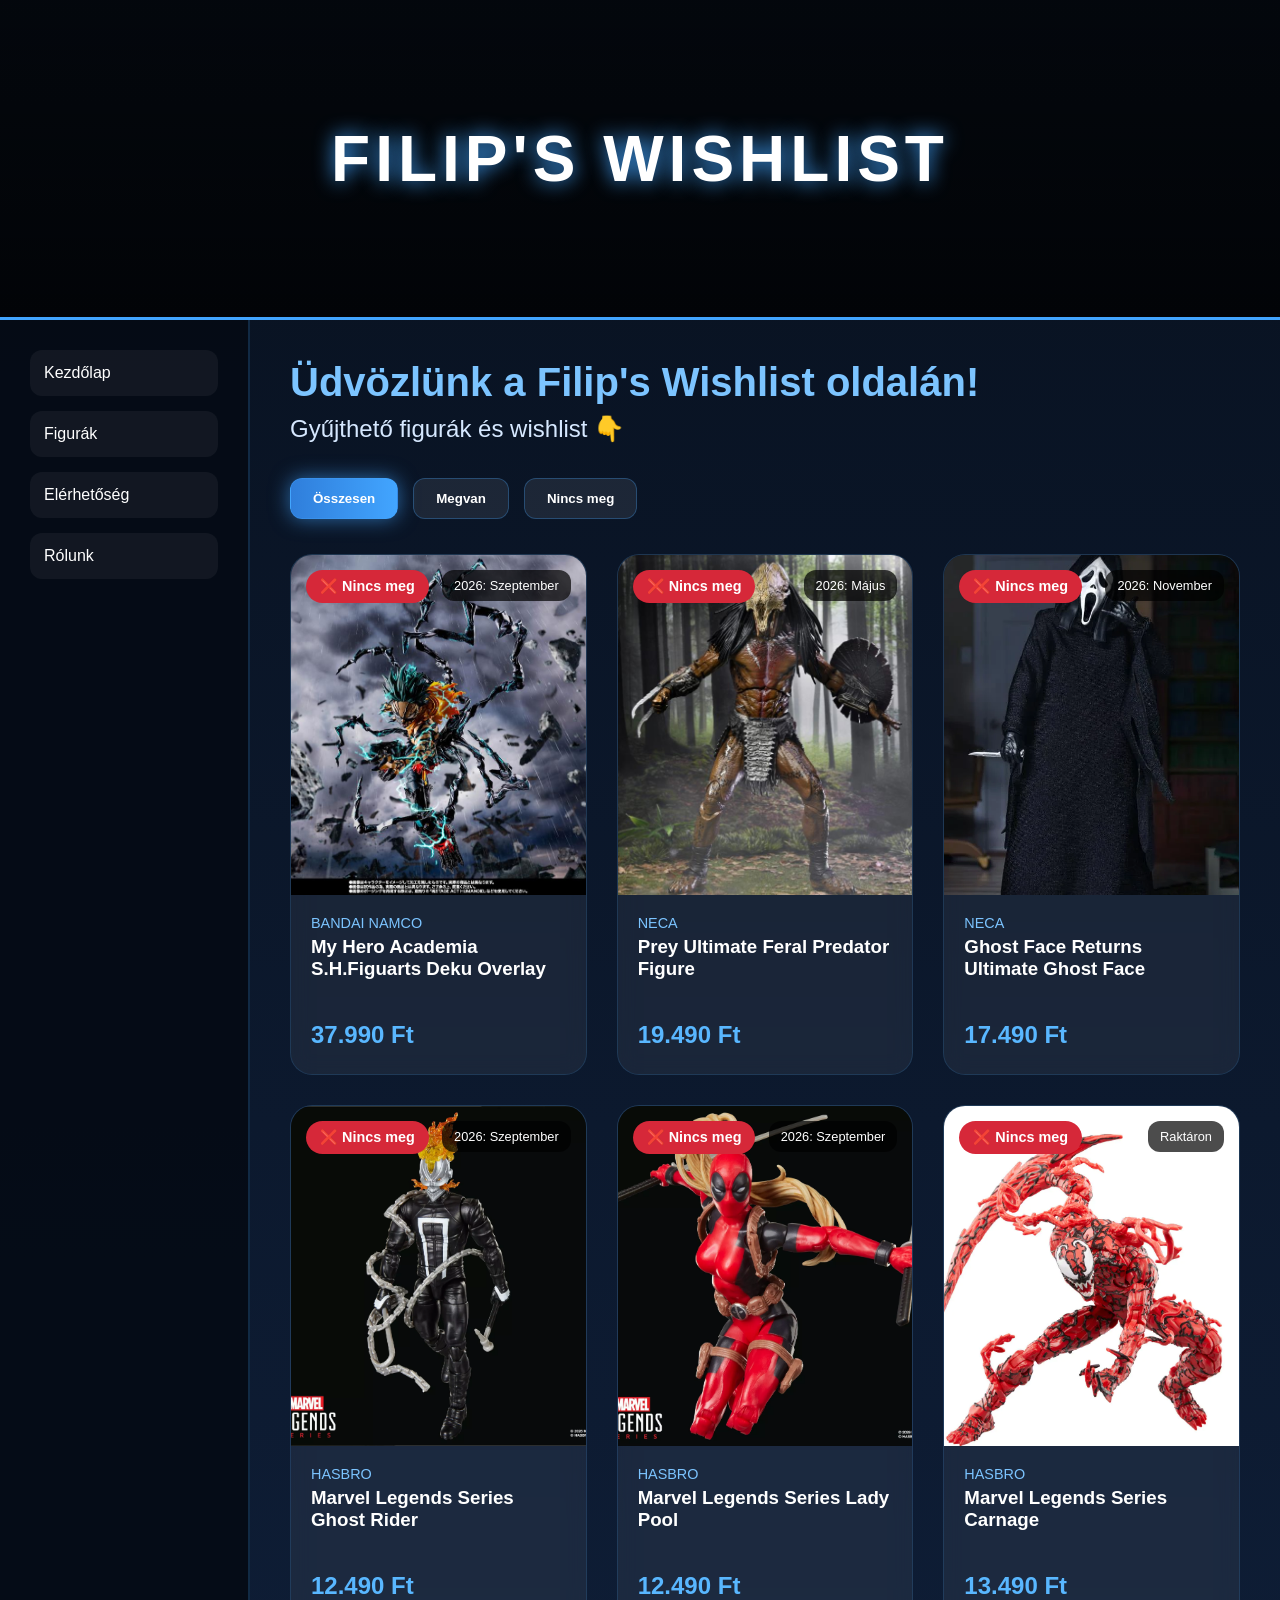
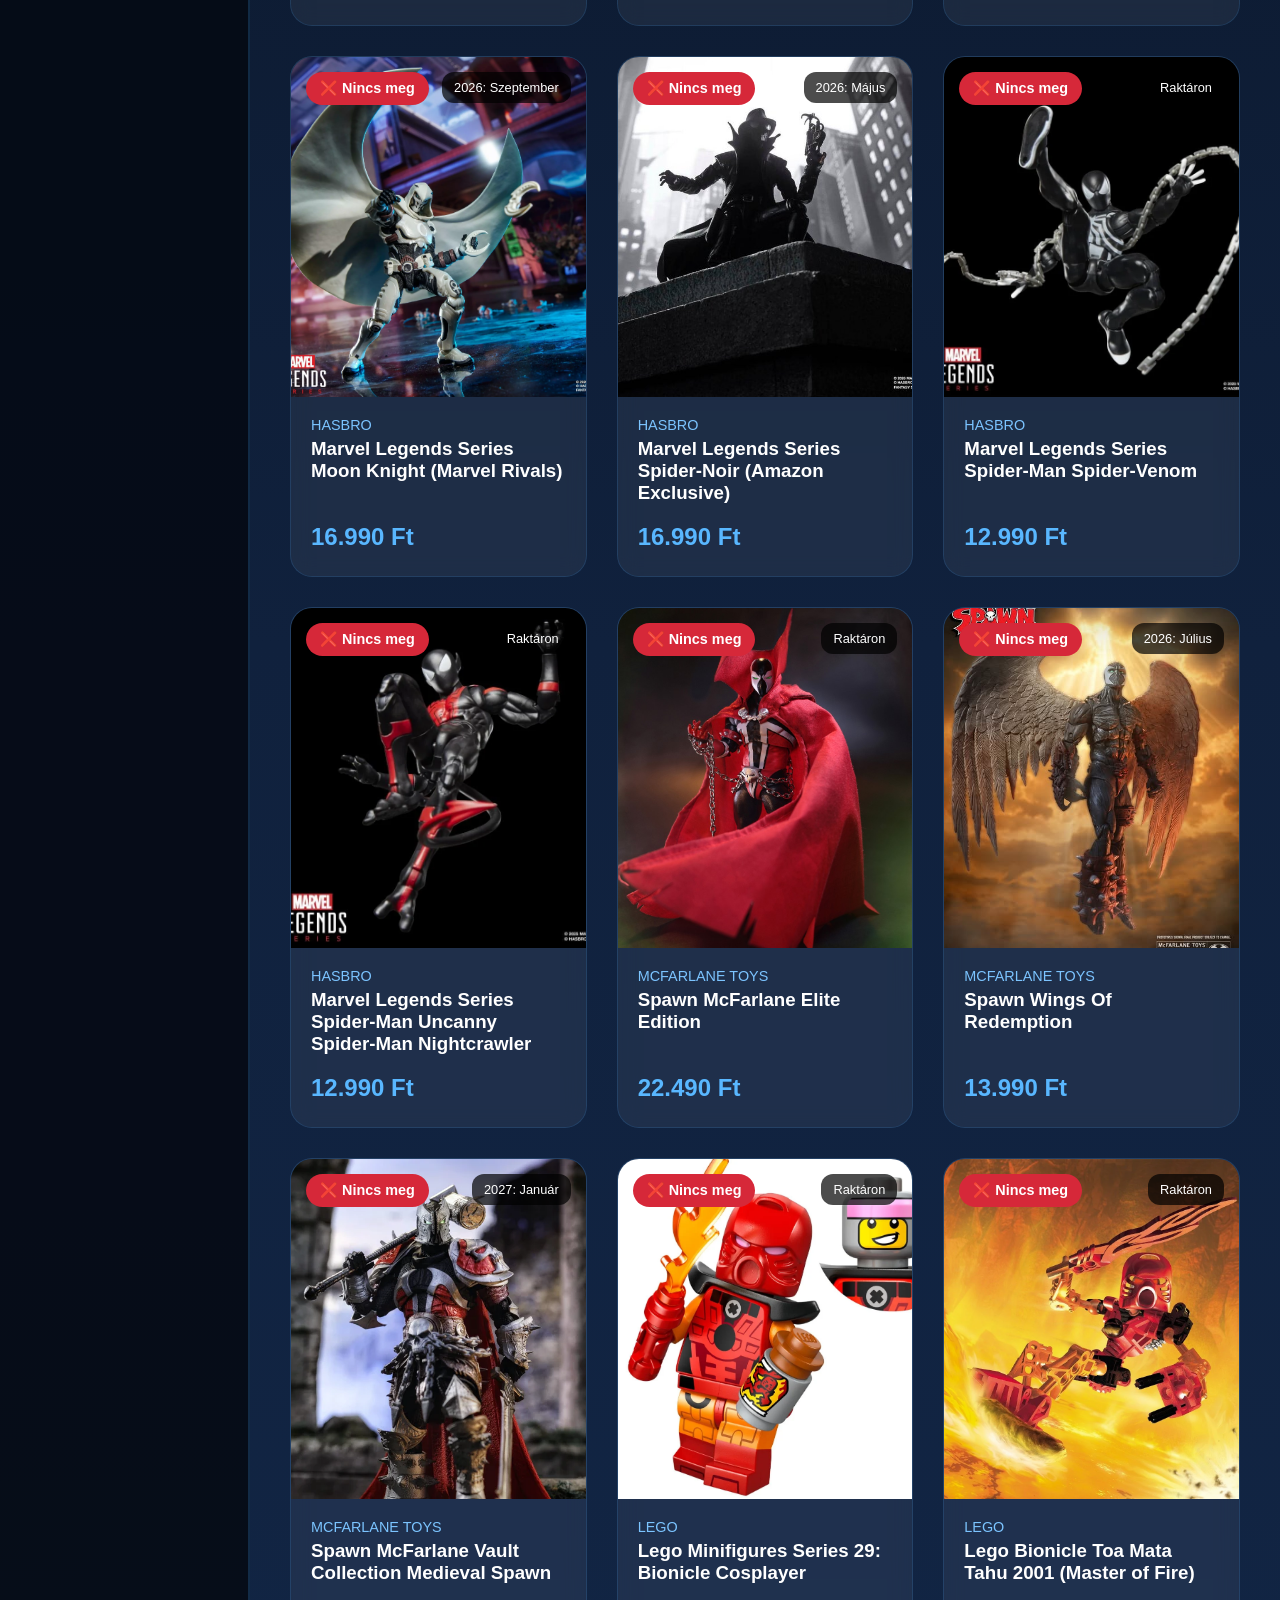
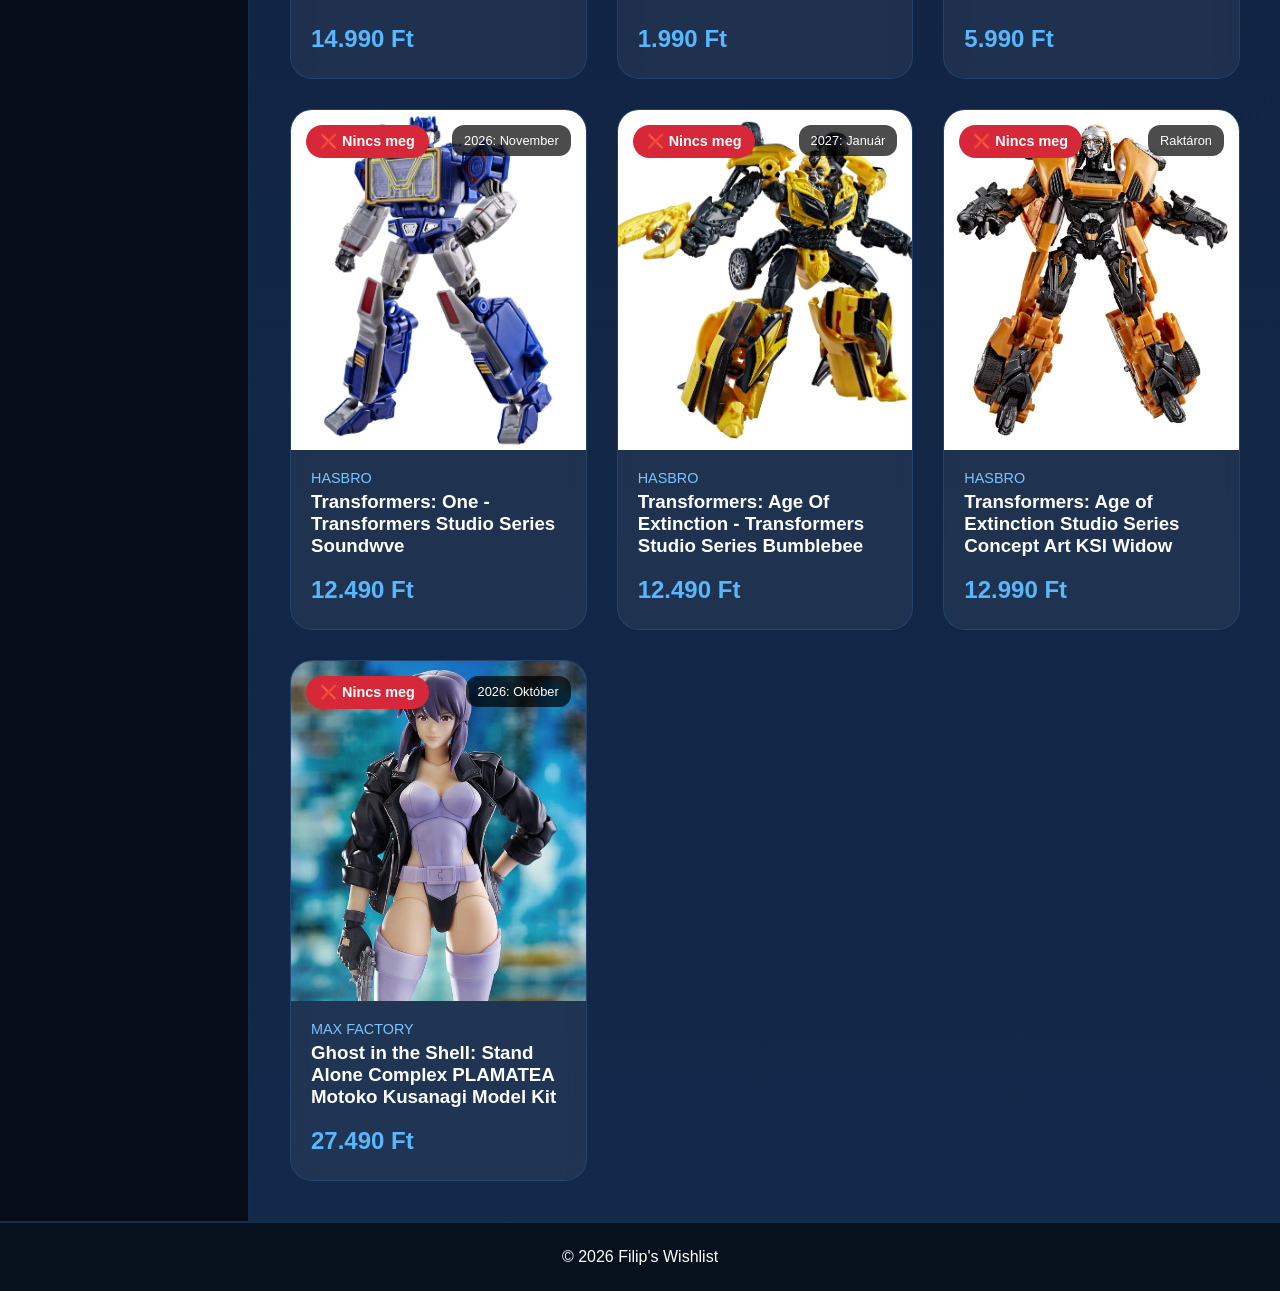
==== commit 000682eb: "more figure" ====
--- a/index.html
+++ b/index.html
@@ -56,30 +56,22 @@
                 Gyűjthető figurák és wishlist 👇
             </h2>
         </div>
-
         <!-- SZŰRŐK -->
-
         <div class="szurok">
-
             <button class="aktiv"
             onclick="szures('osszes', event)">
                 Összesen
             </button>
-
             <button
             onclick="szures('megvan', event)">
                 Megvan
             </button>
-
             <button
             onclick="szures('nincs', event)">
                 Nincs meg
             </button>
-
         </div>
-
         <!-- KÁRTYÁK -->
-
         <div id="figs" class="kartyak">
 
             <div class="kartya"
@@ -99,7 +91,6 @@
                     <img class="masodik"
                     src="kepek/carnagedeku2.webp"
                     alt="Deku alternate">
-
                 </div>
                 <p class="series">
                     Bandai Namco
@@ -129,7 +120,6 @@
                     <img class="masodik"
                     src="kepek/prey2.webp"
                     alt="Predator alternate">
-
                 </div>
                 <p class="series">
                     NECA
@@ -149,7 +139,6 @@
                 onclick="valtStatus(event, this)">
 
                     ❌ Nincs meg
-
                 </div>
                 <div class="date">
                     2026: November
@@ -161,7 +150,6 @@
                     <img class="masodik"
                     src="kepek/ultimateghostface2.webp"
                     alt="Ghostface alternate">
-
                 </div>
                 <p class="series">
                     NECA
@@ -179,9 +167,7 @@
             onclick="window.location.href='figura.html?id=ghostrider'">
                 <div class="status nincs"
                 onclick="valtStatus(event, this)">
-
-                    ❌ Nincs meg
-
+                    ❌ Nincs meg
                 </div>
                 <div class="date">
                     2026: Szeptember
@@ -190,11 +176,9 @@
                     <img class="elso"
                     src="kepek/ghostrider.webp"
                     alt="Ghost Rider">
-
                     <img class="masodik"
                     src="kepek/ghostrider2.webp"
                     alt="Ghost Rider alternate">
-
                 </div>
                 <p class="series">
                     Hasbro
@@ -212,9 +196,7 @@
             onclick="window.location.href='figura.html?id=ladypool'">
                 <div class="status nincs"
                 onclick="valtStatus(event, this)">
-
-                    ❌ Nincs meg
-
+                    ❌ Nincs meg
                 </div>
                 <div class="date">
                     2026: Szeptember
@@ -227,7 +209,6 @@
                     <img class="masodik"
                     src="kepek/ladypool2.webp"
                     alt="Lady Pool alternate">
-
                 </div>
                 <p class="series">
                     Hasbro
@@ -464,6 +445,37 @@
             </div>
 
             <div class="kartya"
+            data-status="nincs"
+            onclick="window.location.href='figura.html?id=medieval_spawn'">
+                <div class="status nincs"
+                onclick="valtStatus(event, this)">
+
+                    ❌ Nincs meg
+
+                </div>
+                <div class="date">
+                    2027: Január
+                </div>
+                <div class="kep">
+                    <img class="elso"
+                    src="kepek/medieval_spawn.webp"
+                    alt="Spawn">
+                    <img class="masodik"
+                    src="kepek/medieval_spawn2.webp"
+                    alt="Spawn alternate">
+                </div>
+                <p class="series">
+                    McFarlane Toys
+                </p>
+                <h3>
+                    Spawn McFarlane Vault Collection Medieval Spawn
+                </h3>
+                <p class="ar">
+                    14.990 Ft
+                </p>
+            </div>
+
+            <div class="kartya"
             data-status="megvan"
             onclick="window.location.href='figura.html?id=minitahu'">
                 <div class="status megvan"
@@ -615,6 +627,37 @@
                 </h3>
                 <p class="ar">
                     12.990 Ft
+                </p>
+            </div>
+
+            <div class="kartya"
+            data-status="nincs"
+            onclick="window.location.href='figura.html?id=ghost_in_the_shell'">
+                <div class="status nincs"
+                onclick="valtStatus(event, this)">
+
+                    ❌ Nincs meg
+
+                </div>
+                <div class="date">
+                    2026: Október
+                </div>
+                <div class="kep">
+                    <img class="elso"
+                    src="kepek/ghost_in_the_shell.webp"
+                    alt="ghost_in_the_shell">
+                    <img class="masodik"
+                    src="kepek/ghost_in_the_shell2.webp"
+                    alt="ghost_in_the_shell alternate">
+                </div>
+                <p class="series">
+                    Max Factory
+                </p>
+                <h3>
+                    Ghost in the Shell: Stand Alone Complex PLAMATEA Motoko Kusanagi Model Kit
+                </h3>
+                <p class="ar">
+                    27.490 Ft
                 </p>
             </div>
         </div>
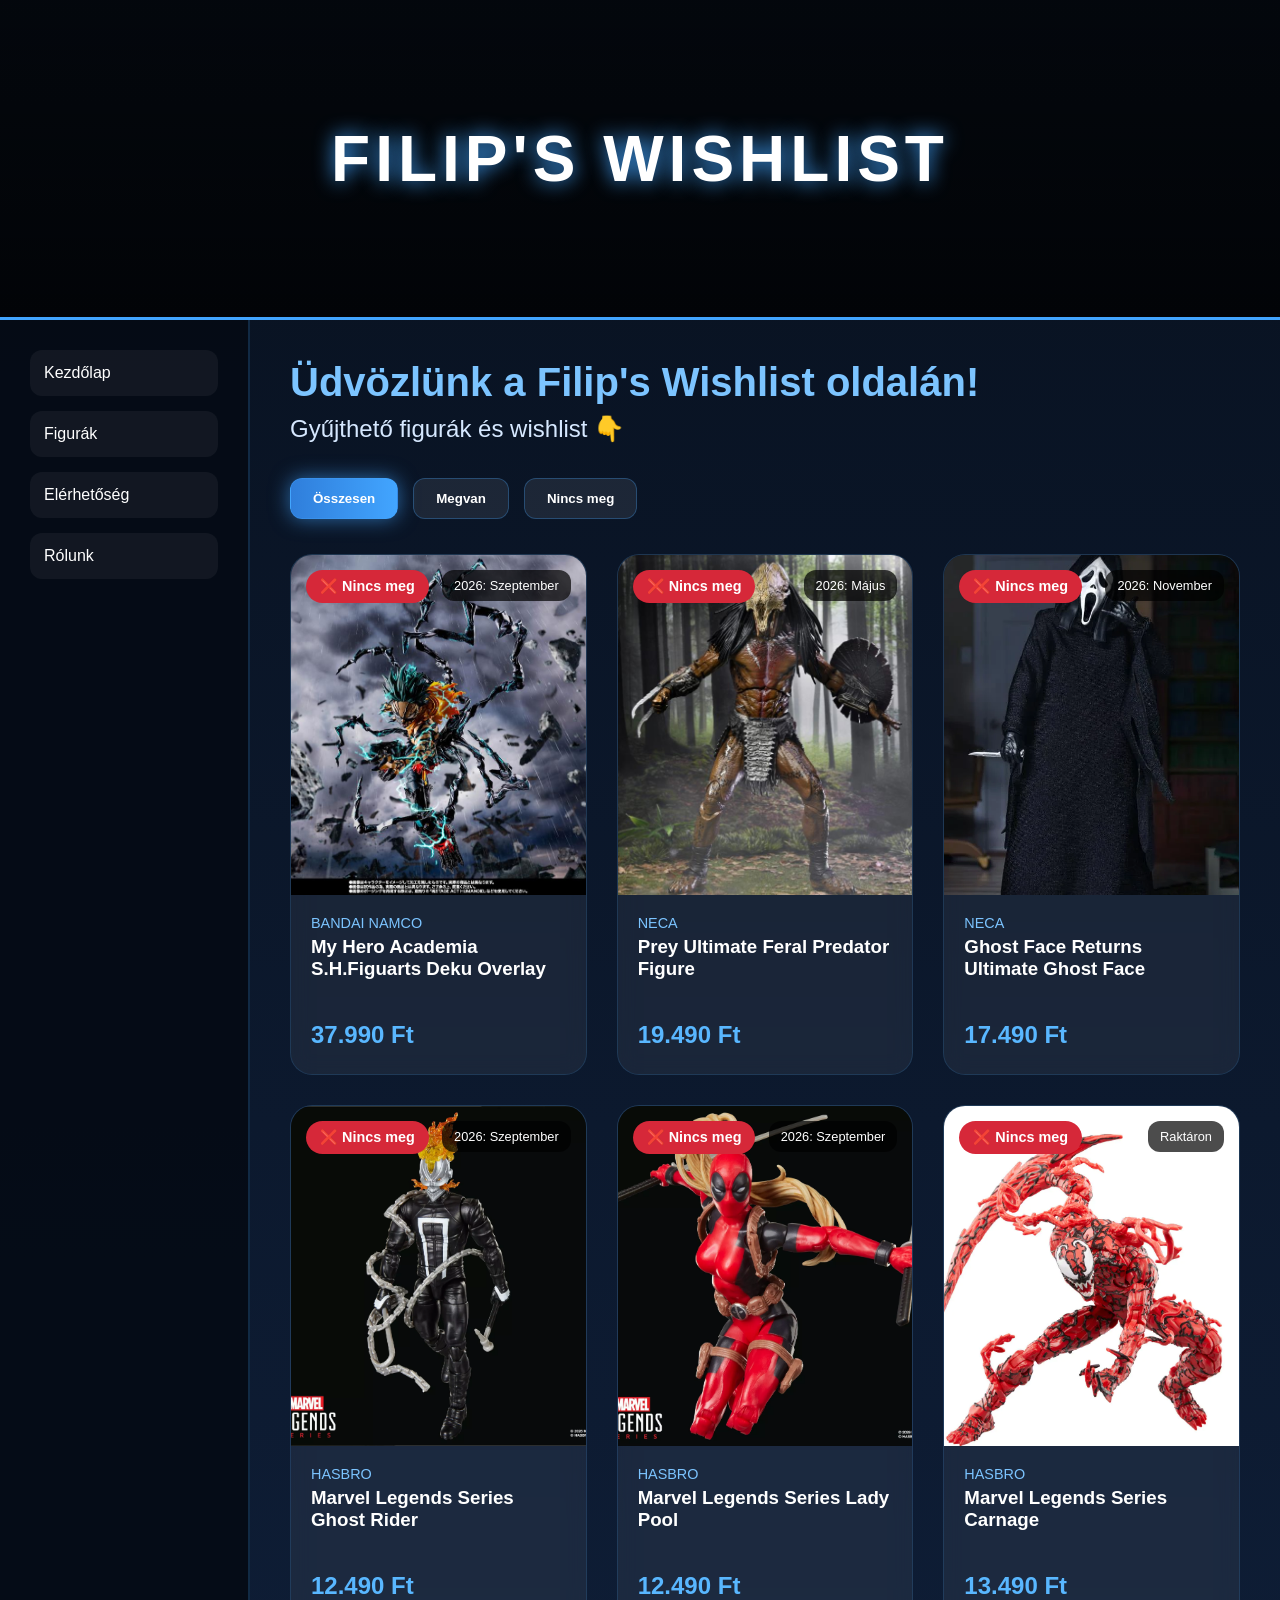
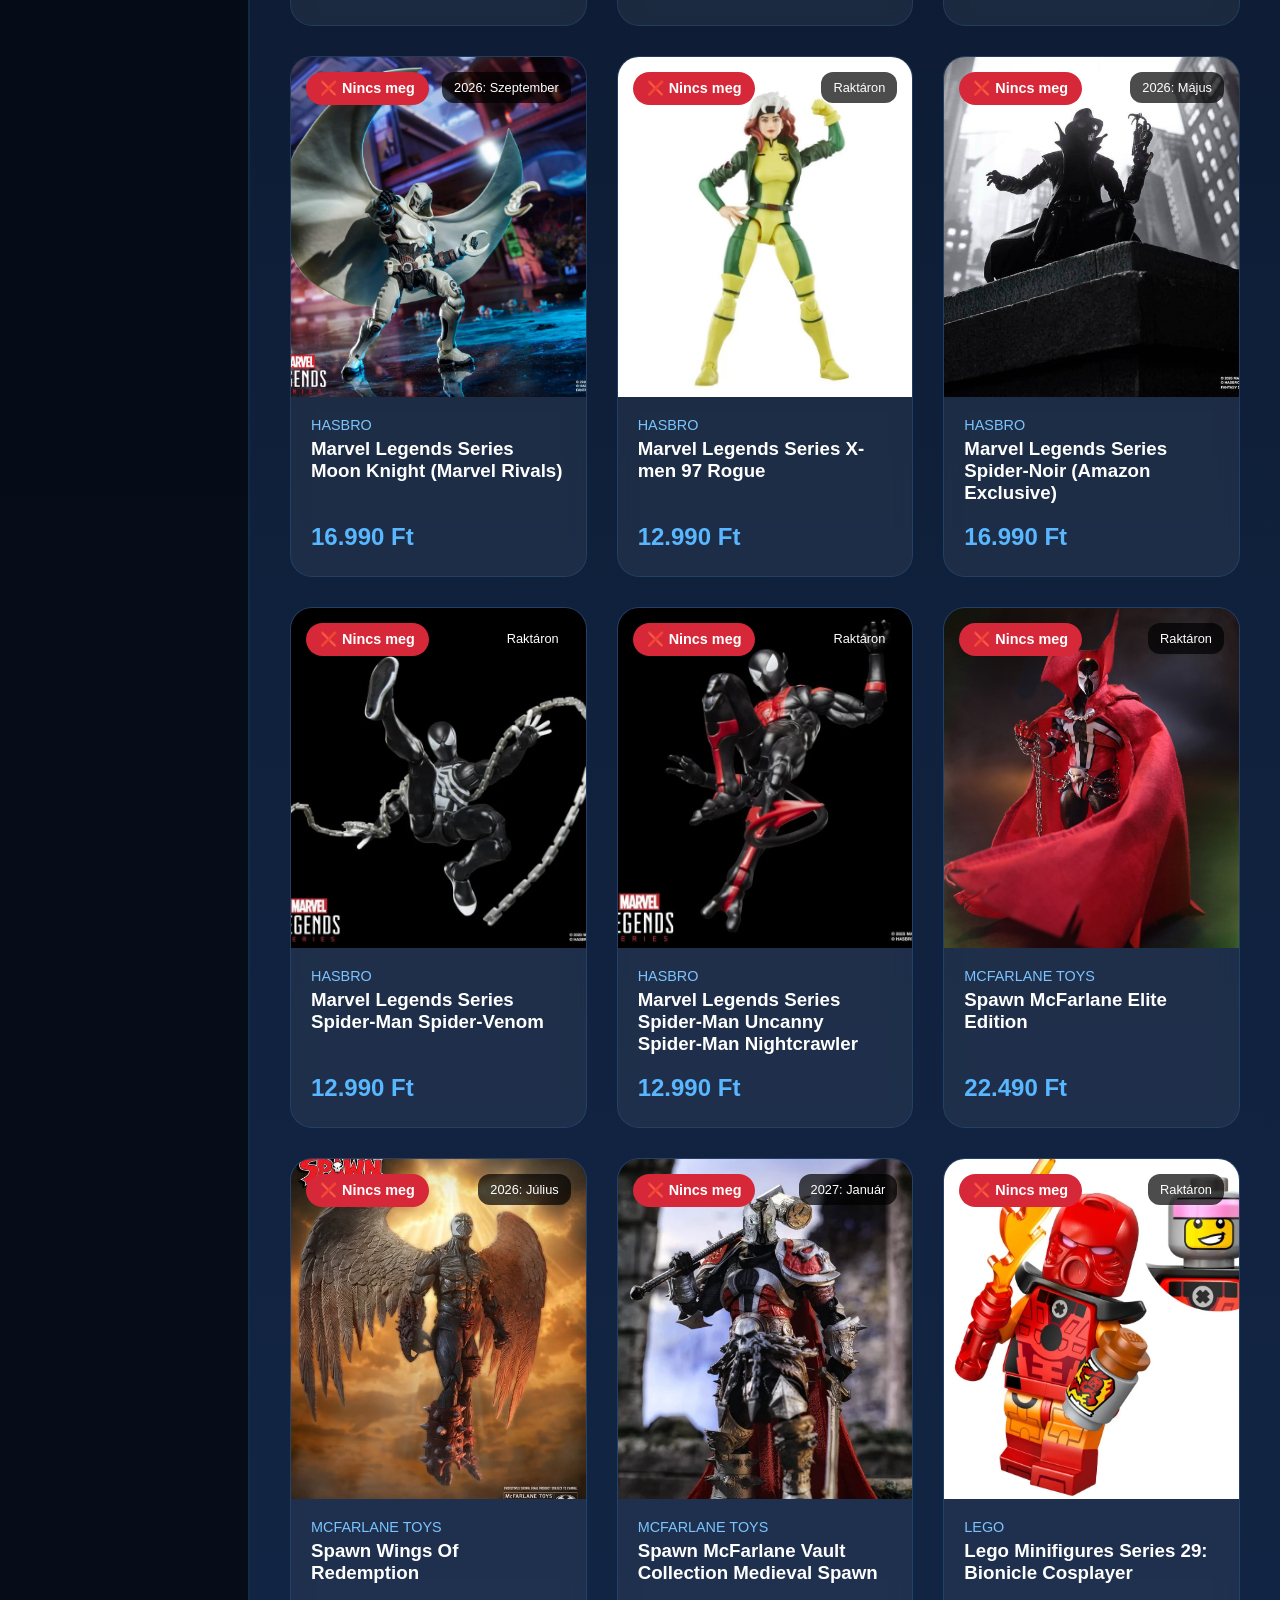
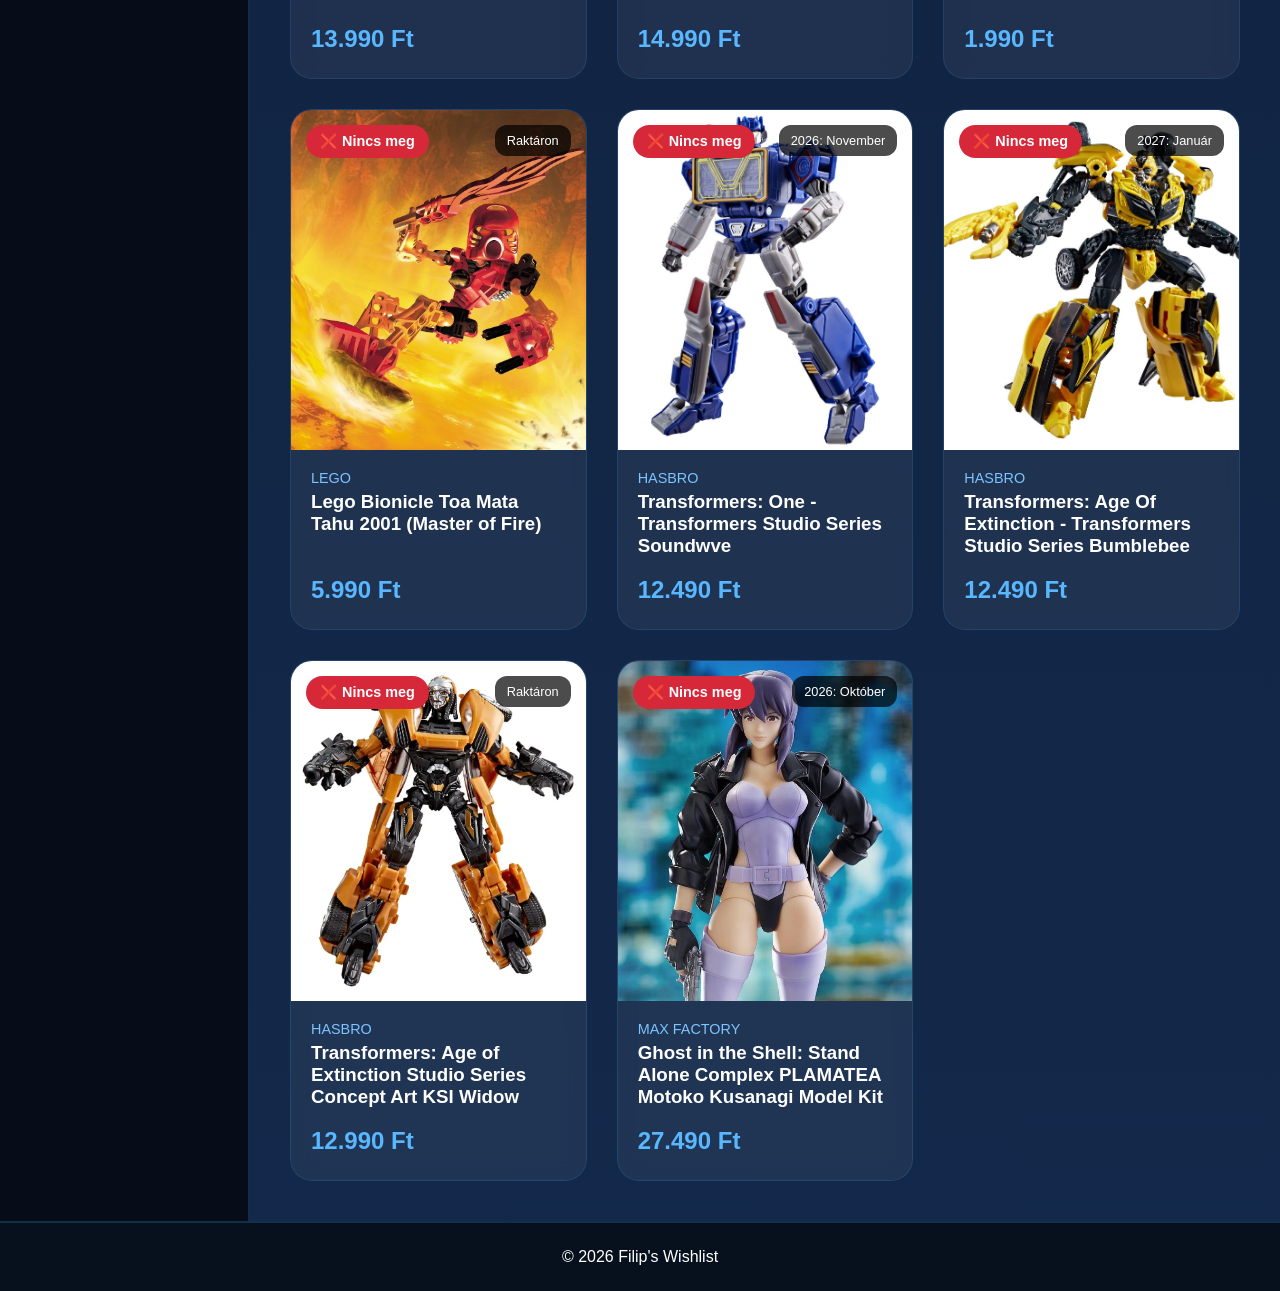
==== commit 467691df: "rogue" ====
--- a/index.html
+++ b/index.html
@@ -289,6 +289,39 @@
 
             <div class="kartya"
             data-status="nincs"
+            onclick="window.location.href='figura.html?id=rogue'">
+                <div class="status nincs"
+                onclick="valtStatus(event, this)">
+
+                    ❌ Nincs meg
+
+                </div>
+                <div class="date">
+                    Raktáron
+                </div>
+                <div class="kep">
+                    <img class="elso"
+                    src="kepek/rogue.webp"
+                    alt="Rogue">
+
+                    <img class="masodik"
+                    src="kepek/rogue2.webp"
+                    alt="Rogue alternate">
+
+                </div>
+                <p class="series">
+                    Hasbro
+                </p>
+                <h3>
+                    Marvel Legends Series X-men 97 Rogue
+                </h3>
+                <p class="ar">
+                    12.990 Ft
+                </p>
+            </div>
+
+            <div class="kartya"
+            data-status="nincs"
             onclick="window.location.href='figura.html?id=spidernoir'">
                 <div class="status nincs"
                 onclick="valtStatus(event, this)">
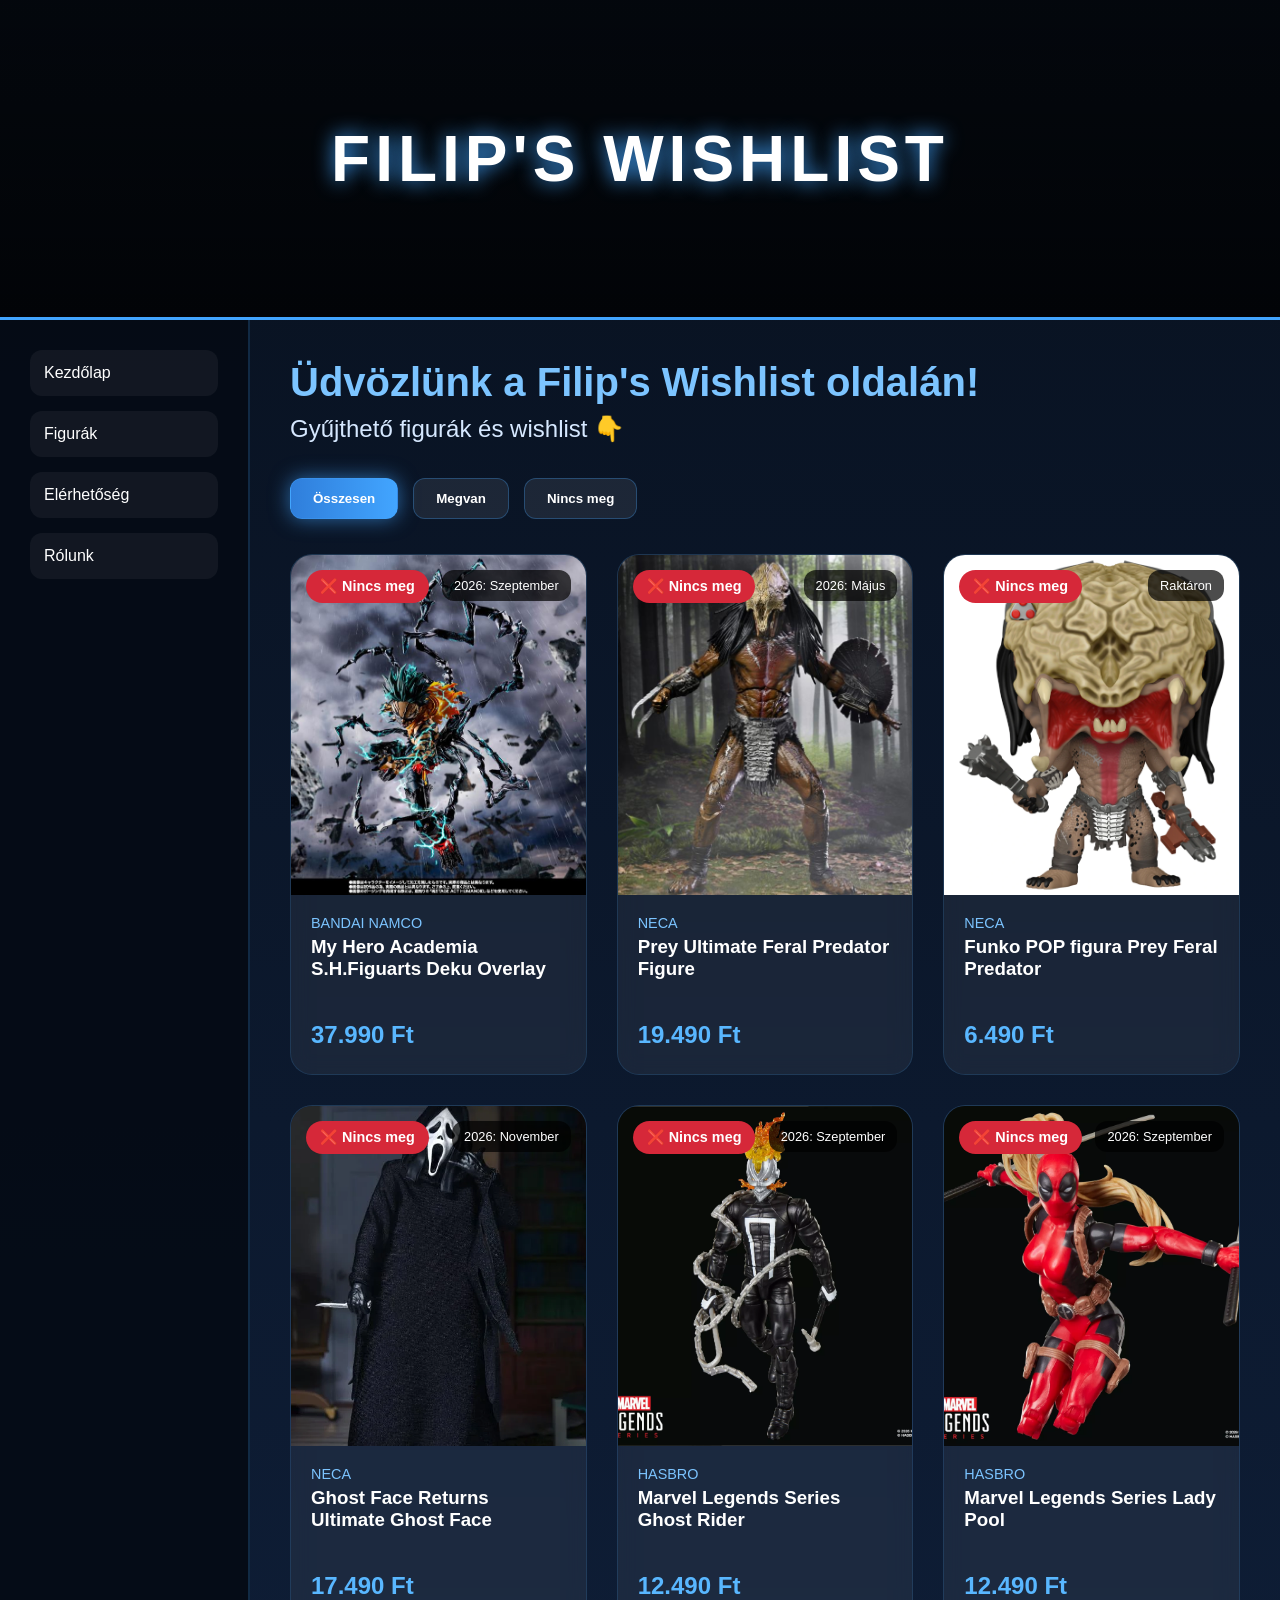
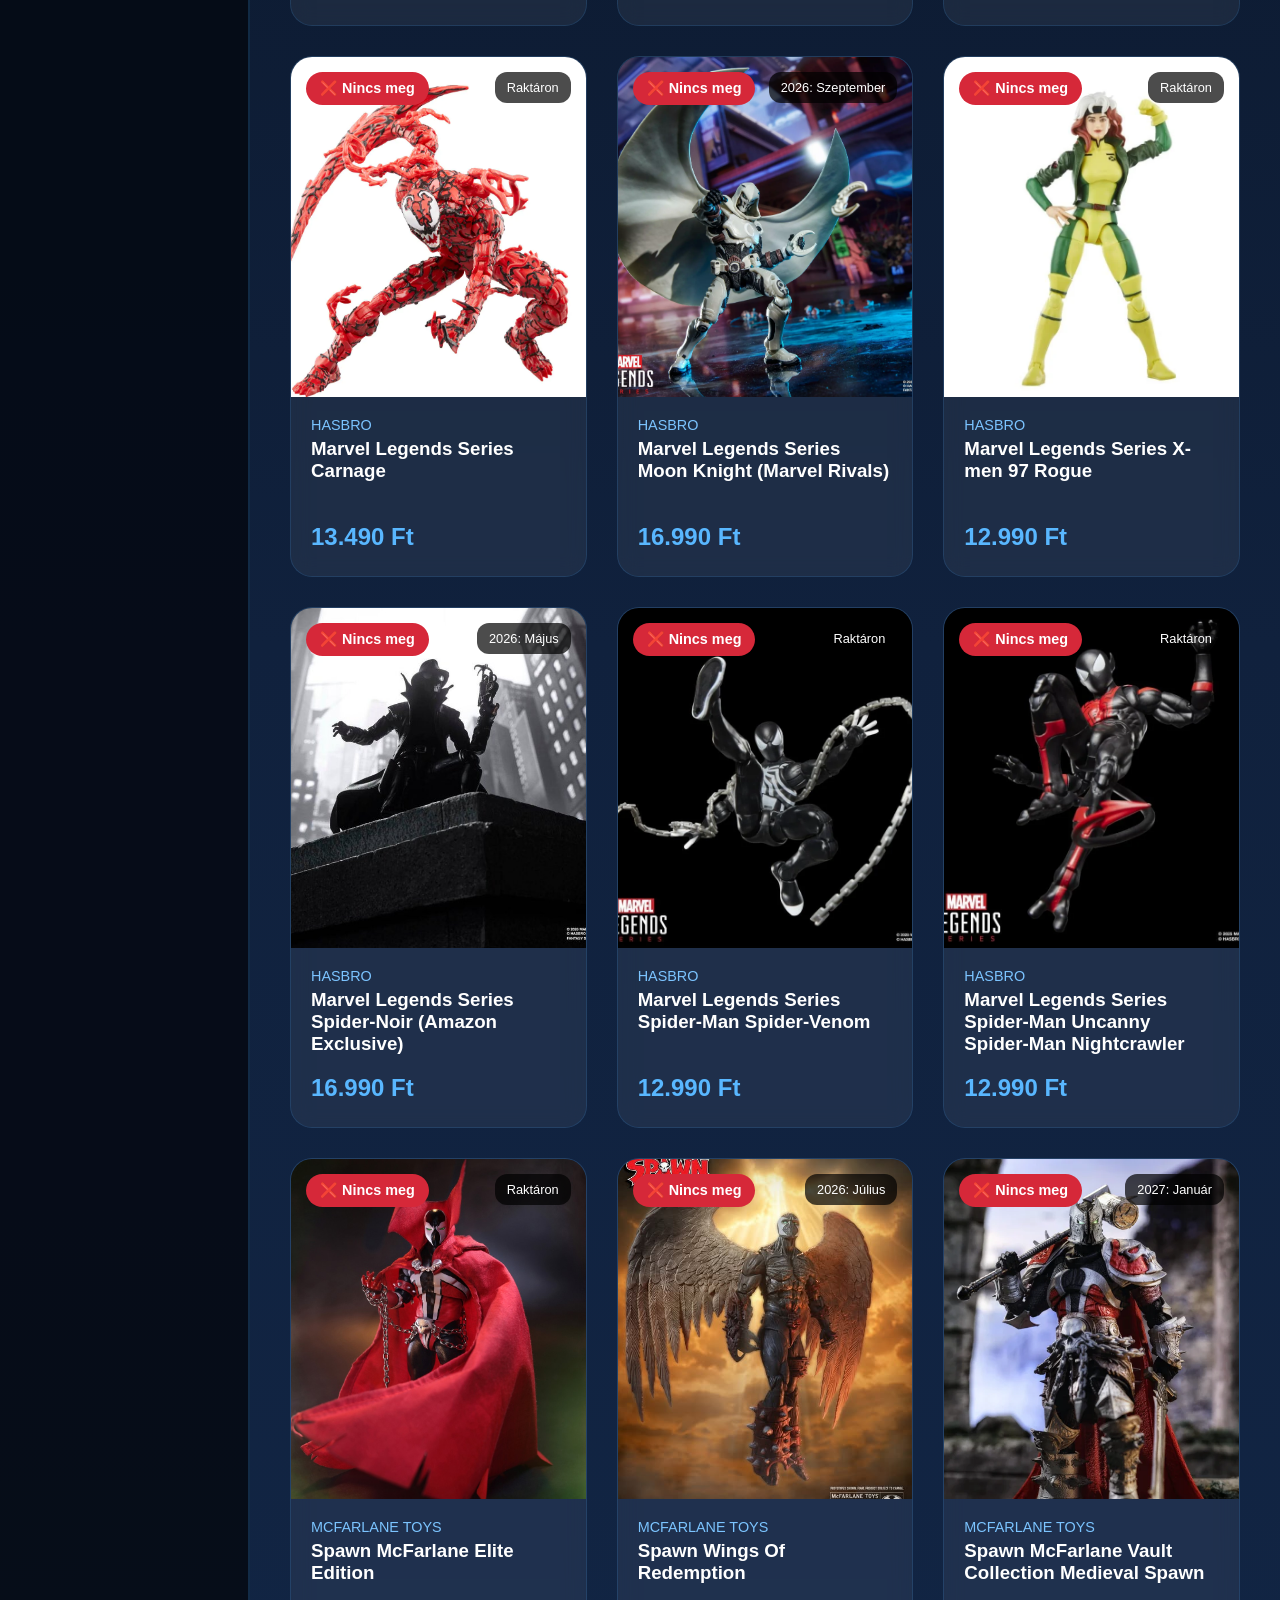
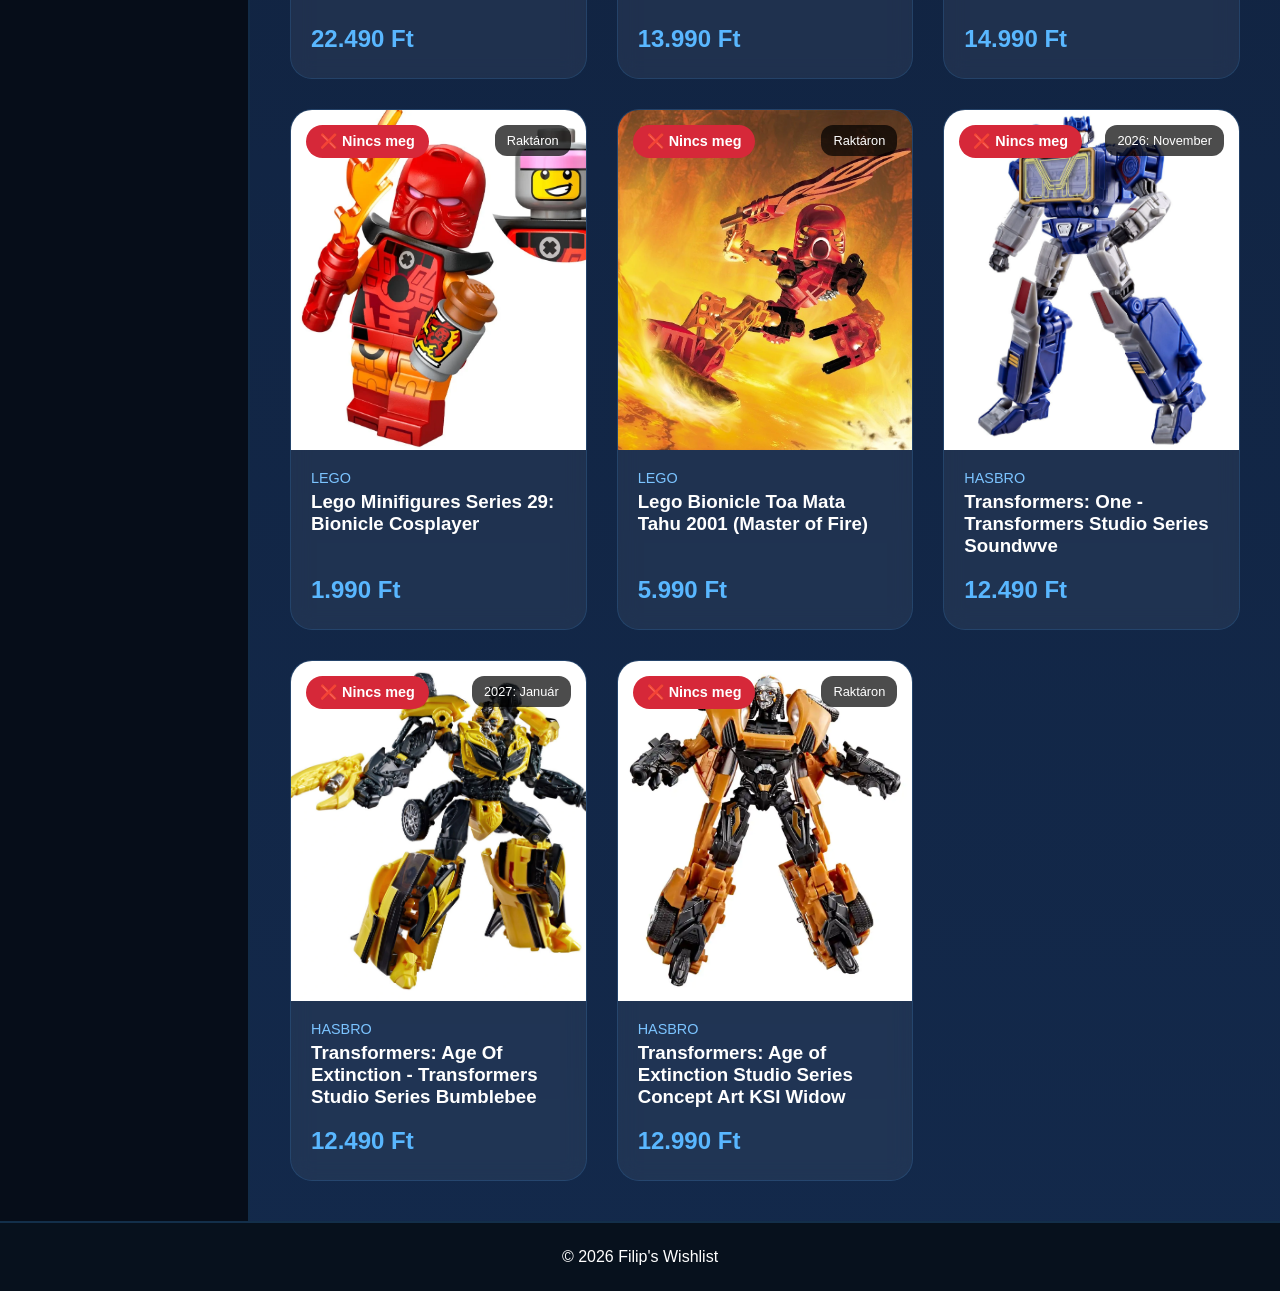
==== commit 731c2f44: "pop" ====
--- a/index.html
+++ b/index.html
@@ -133,6 +133,35 @@
             </div>
 
             <div class="kartya"
+            data-status="megvan"
+            onclick="window.location.href='figura.html?id=feralfunkopop'">
+                <div class="status megvan"
+                onclick="valtStatus(event, this)">
+                    ✔ Megvan
+                </div>
+                <div class="date">
+                    Raktáron
+                </div>
+                <div class="kep">
+                    <img class="elso"
+                    src="kepek/feralpop.webp"
+                    alt="Feral Funko Pop">
+                    <img class="masodik"
+                    src="kepek/feralpop2.webp"
+                    alt="Feral Funko Pop alternate">
+                </div>
+                <p class="series">
+                    NECA
+                </p>
+                <h3>
+                    Funko POP figura Prey Feral Predator
+                </h3>
+                <p class="ar">
+                    6.490 Ft
+                </p>
+            </div>
+
+            <div class="kartya"
             data-status="nincs"
             onclick="window.location.href='figura.html?id=ghostface'">
                 <div class="status nincs"
@@ -660,37 +689,6 @@
                 </h3>
                 <p class="ar">
                     12.990 Ft
-                </p>
-            </div>
-
-            <div class="kartya"
-            data-status="nincs"
-            onclick="window.location.href='figura.html?id=ghost_in_the_shell'">
-                <div class="status nincs"
-                onclick="valtStatus(event, this)">
-
-                    ❌ Nincs meg
-
-                </div>
-                <div class="date">
-                    2026: Október
-                </div>
-                <div class="kep">
-                    <img class="elso"
-                    src="kepek/ghost_in_the_shell.webp"
-                    alt="ghost_in_the_shell">
-                    <img class="masodik"
-                    src="kepek/ghost_in_the_shell2.webp"
-                    alt="ghost_in_the_shell alternate">
-                </div>
-                <p class="series">
-                    Max Factory
-                </p>
-                <h3>
-                    Ghost in the Shell: Stand Alone Complex PLAMATEA Motoko Kusanagi Model Kit
-                </h3>
-                <p class="ar">
-                    27.490 Ft
                 </p>
             </div>
         </div>
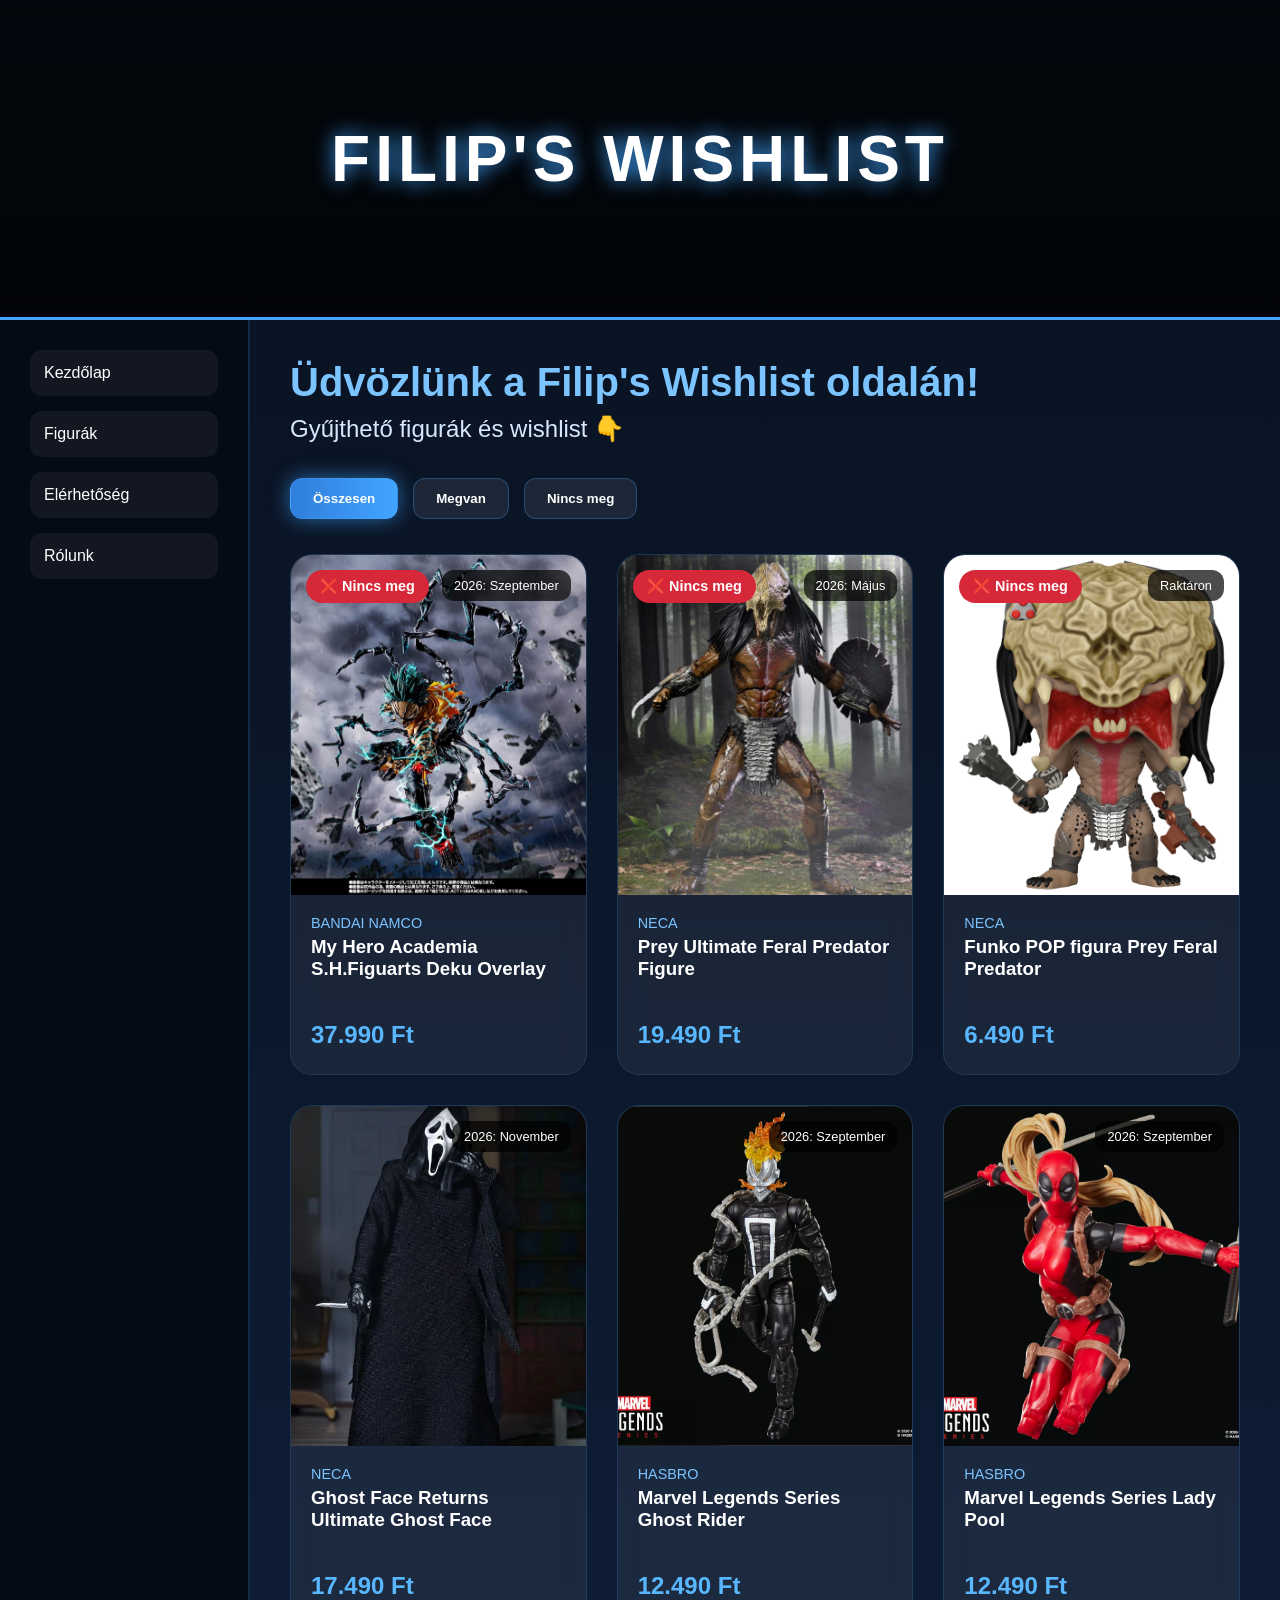
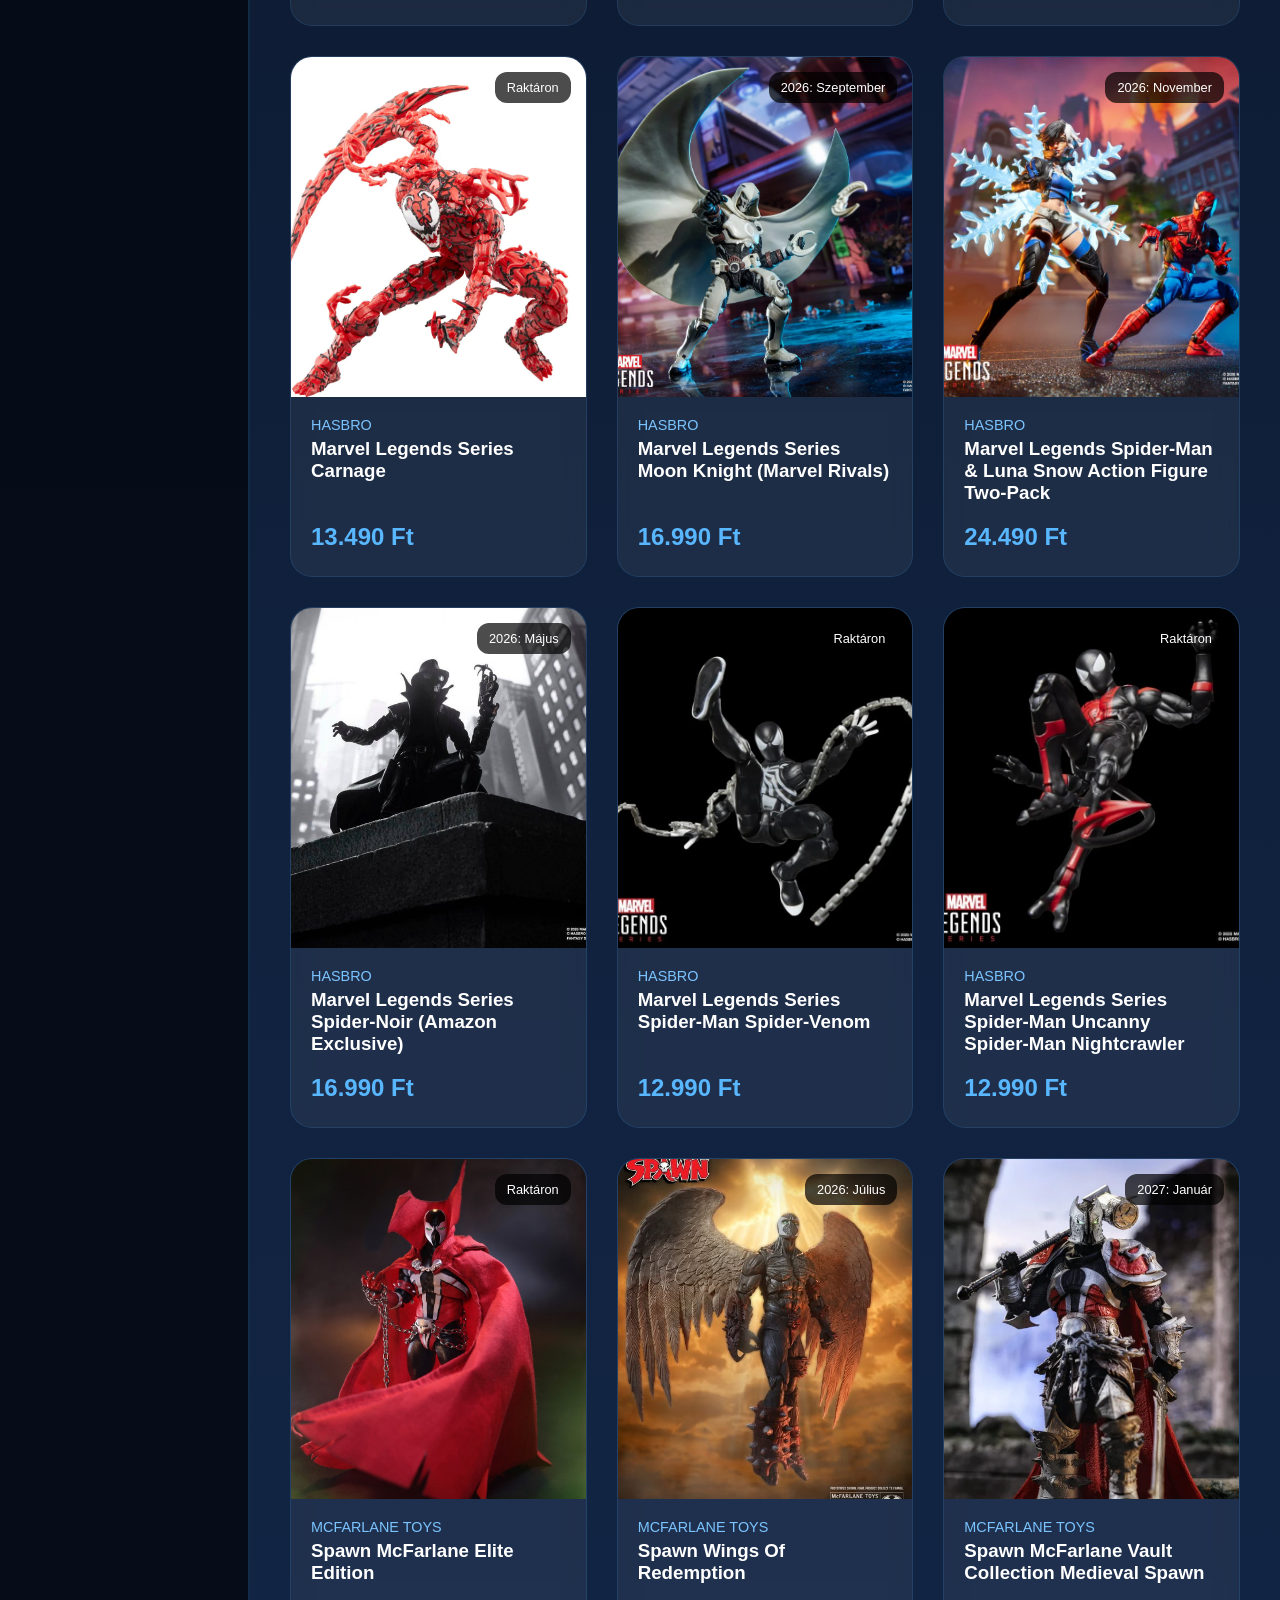
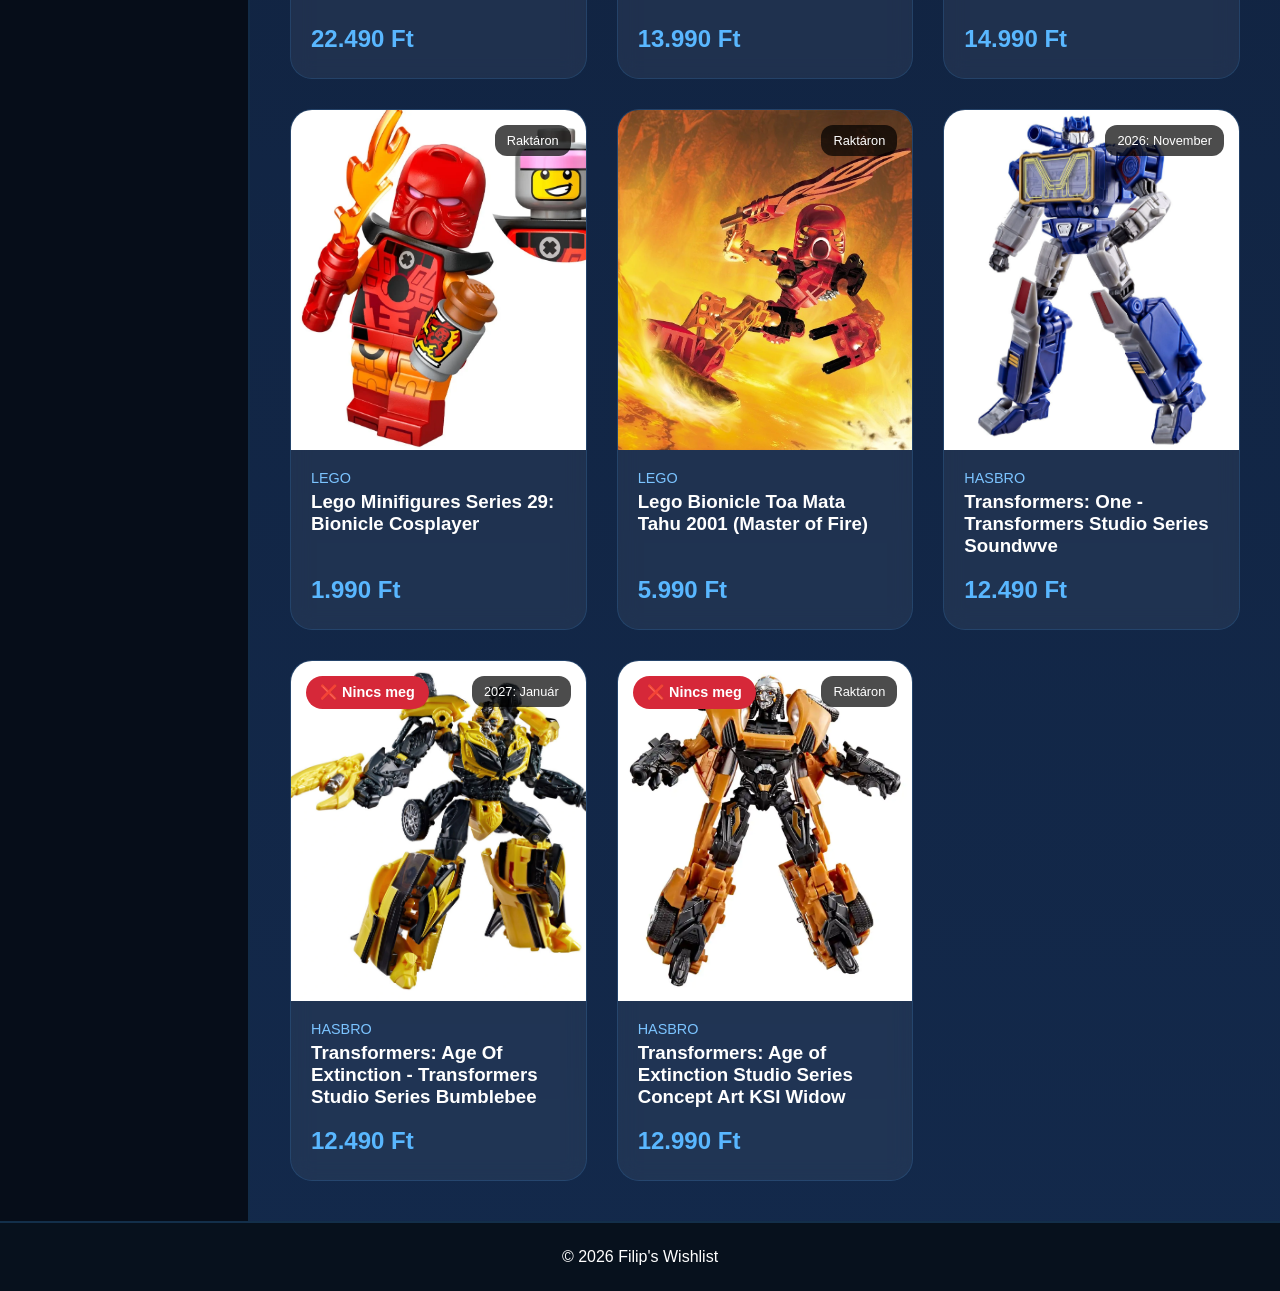
==== commit 9510060b: "lunaspider" ====
--- a/index.html
+++ b/index.html
@@ -318,34 +318,34 @@
 
             <div class="kartya"
             data-status="nincs"
-            onclick="window.location.href='figura.html?id=rogue'">
-                <div class="status nincs"
-                onclick="valtStatus(event, this)">
-
-                    ❌ Nincs meg
-
-                </div>
-                <div class="date">
-                    Raktáron
-                </div>
-                <div class="kep">
-                    <img class="elso"
-                    src="kepek/rogue.webp"
-                    alt="Rogue">
-
-                    <img class="masodik"
-                    src="kepek/rogue2.webp"
-                    alt="Rogue alternate">
-
-                </div>
-                <p class="series">
-                    Hasbro
-                </p>
-                <h3>
-                    Marvel Legends Series X-men 97 Rogue
-                </h3>
-                <p class="ar">
-                    12.990 Ft
+            onclick="window.location.href='figura.html?id=lunaspider'">
+                <div class="status nincs"
+                onclick="valtStatus(event, this)">
+
+                    ❌ Nincs meg
+
+                </div>
+                <div class="date">
+                    2026: November
+                </div>
+                <div class="kep">
+                    <img class="elso"
+                    src="kepek/lunaspider.webp"
+                    alt="Luna Spider">
+
+                    <img class="masodik"
+                    src="kepek/lunaspider2.webp"
+                    alt="Luna Spider alternate">
+
+                </div>
+                <p class="series">
+                    Hasbro
+                </p>
+                <h3>
+                    Marvel Legends Spider-Man & Luna Snow Action Figure Two-Pack
+                </h3>
+                <p class="ar">
+                    24.490 Ft
                 </p>
             </div>
 
